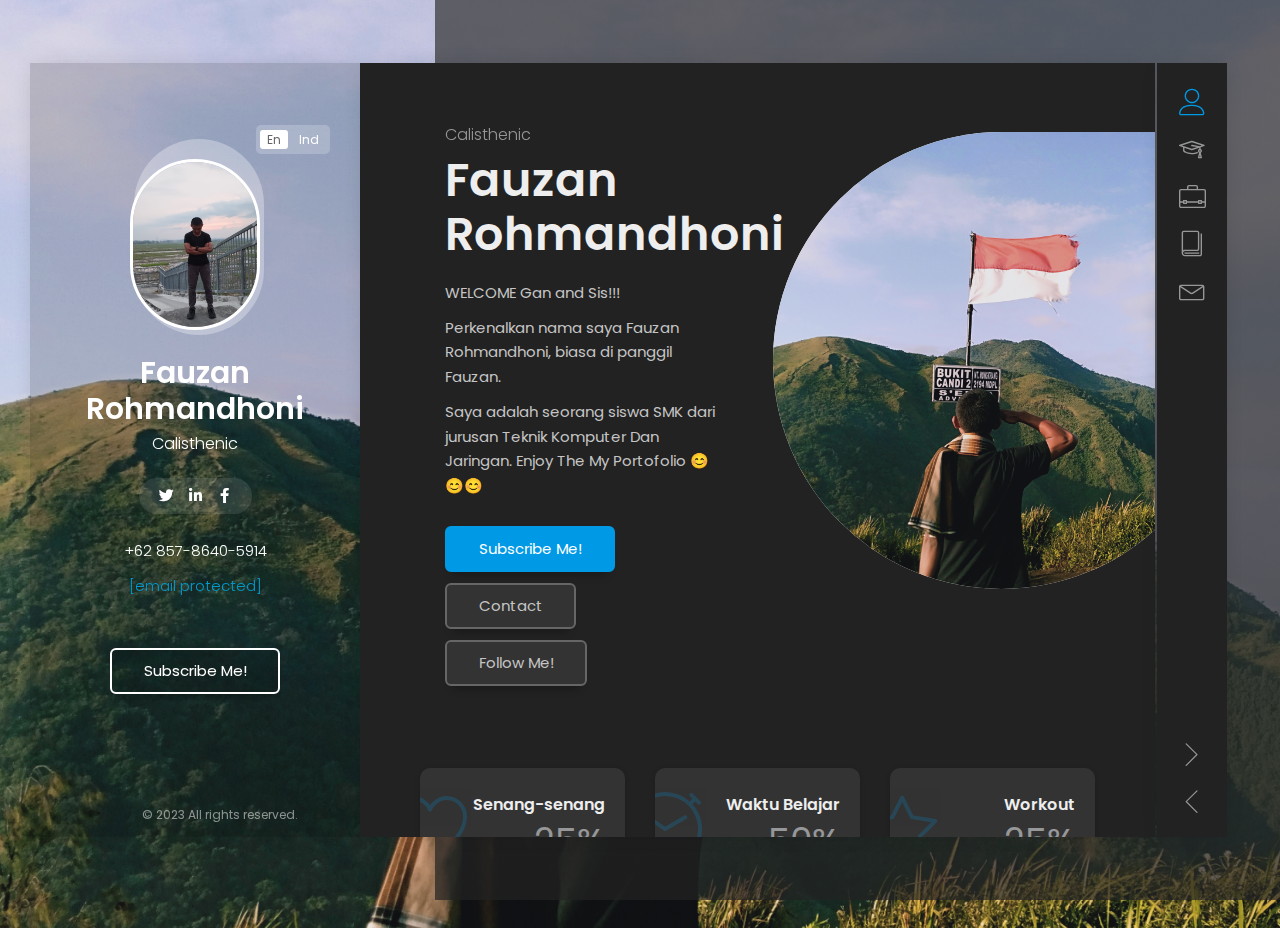
==== index.html @ 8c6d4ab6 "Add files via upload" ====
<!DOCTYPE html>
<html lang="en and ind" class="no-js">
  
<!-- Mirrored from lmpixels.com/demo/cvup/dark/2/index.html by HTTrack Website Copier/3.x [XR&CO'2014], Wed, 24 Aug 2022 11:54:44 GMT -->
<head>
    <meta charset="UTF-8" />
    <meta http-equiv="X-UA-Compatible" content="IE=edge"> 
    <title>Blog Zann</title>
    <meta name="viewport" content="width=device-width, initial-scale=1, maximum-scale=1" />
    <meta name="description" content="Blog Zann" />
    <meta name="keywords" content="vcard, resposnive, retina, resume, jquery, css3, bootstrap, portfolio" />
    <meta name="author" content="lmpixels" />
    <link rel="shortcut icon" href="huruf f.ico">


    <link rel="stylesheet" href="css/reset.css" type="text/css">
    <link rel="stylesheet" href="css/bootstrap-grid.min.css" type="text/css">
    <link rel="stylesheet" href="css/owl.carousel.css" type="text/css">
    <link rel="stylesheet" href="css/magnific-popup.css" type="text/css">
    <link rel="stylesheet" href="css/main.css" type="text/css">
    <link rel="stylesheet" href="css/animations.css" type="text/css">
  </head>

  <body>
    <!-- Animated Background -->
    <div class="lm-animated-bg" style="background-image: url(img/main_photo_1.jpg);"></div>
    <!-- /Animated Background -->

    <!-- Loading animation -->
      <div class="preloader">
      <div class="preloader-animation">
      <div class="dot dot-1"></div>
      <div class="dot dot-2"></div>
      <div class="dot dot-3"></div>
      </div>
      <svg xmlns="http://www.w3.org/2000/svg" version="1.1">
        <defs>
          <filter id="goo">
            <feGaussianBlur in="SourceGraphic" stdDeviation="10" result="blur" />
            <feColorMatrix in="blur" values="1 0 0 0 0  0 1 0 0 0  0 0 1 0 0  0 0 0 21 -7"/>
          </filter>
        </defs>
      </svg>
    </div>
    <!-- /Loading animation -->

    <div class="half-bg"></div>

    <div class="page">
      <div class="page-content">

          <header id="site_header" class="header mobile-menu-hide">
            <div class="header-content">
              <div class="header-lng">
                <ul>
                  <li>
                    <a href="#" class="active">En</a>
                  </li>
                  <li>
                    <a href="#">Ind</a>
                  </li>
                </ul>
              </div>
              <div class="header-photo">
                <img src="img/1.jpeg" alt="Zann">
              </div>
              <div class="header-titles">
                <h2>Fauzan Rohmandhoni</h2>
                <h4>Calisthenic</h4>
              </div>
            </div>

            <ul class="main-menu">
              <li>
                <a href="#about-me" class="nav-anim">
                  <span class="menu-icon lnr lnr-user"></span>
                  <span class="link-text">About Me</span>
                </a>
              </li>
              <li>
                <a href="#resume" class="nav-anim">
                  <span class="menu-icon lnr lnr-graduation-hat"></span>
                  <span class="link-text">Resume</span>
                </a>
              </li>
              <li>
                <a href="#portfolio" class="nav-anim">
                  <span class="menu-icon lnr lnr-briefcase"></span>
                  <span class="link-text">Portfolio</span>
                </a>
              </li>
              <li>
                <a href="#blog" class="nav-anim">
                  <span class="menu-icon lnr lnr-book"></span>
                  <span class="link-text">Blog</span>
                </a>
              </li>
              <li>
                <a href="#contact" class="nav-anim">
                  <span class="menu-icon lnr lnr-envelope"></span>
                  <span class="link-text">Contact</span>
                </a>
              </li>
            </ul>

            <div class="social-links">
              <ul>
                <li><a href="#" target="_blank"><i class="fab fa-twitter"></i></a></li>
                <li><a href="#" target="_blank"><i class="fab fa-linkedin-in"></i></a></li>
                <li><a href="#" target="_blank"><i class="fab fa-facebook-f"></i></a></li>
              </ul>
            </div>

            <div class="info-list">
              <ul>
                <li>
                  <span class="value">+62 857-8640-5914</span>
                </li>

                <li>
                  <span class="value"><a href="https://lmpixels.com/cdn-cgi/l/email-protection" class="__cf_email__" data-cfemail="70111c150830031d1904185e131f1d">[email&#160;protected]</a></span>
                </li>
              </ul>
            </div>

            <div class="header-buttons">
              <a href="https://youtube.com/@oejanyt2155" target="_blank" class="btn btn-primary">Subscribe Me!</a>
            </div>

            <div class="copyrights">© 2023 All rights reserved.</div>
          </header>

          <!-- Mobile Navigation -->
          <div class="menu-toggle">
            <span></span>
            <span></span>
            <span></span>
          </div>
          <!-- End Mobile Navigation -->

          <!-- Arrows Nav -->
          <div class="lmpixels-arrows-nav">
            <div class="lmpixels-arrow-right"><i class="lnr lnr-chevron-right"></i></div>
            <div class="lmpixels-arrow-left"><i class="lnr lnr-chevron-left"></i></div>
          </div>
          <!-- End Arrows Nav -->

          <div class="content-area">
            <div class="animated-sections">

              <!-- About Me Subpage -->
              <section data-id="about-me" class="animated-section">
                <div class="section-content">

                  <div class="row flex-v-align">
                      <div class="col-sm-12 col-md-6 col-lg-6">
                        <div class="home-text hp-left">

                          <div class="owl-carousel text-rotation">                                    
                            <div class="item">
                              <h4>Calisthenic</h4>
                            </div>
                            <div class="item">
                              <h4>Gamers</h4>
                            </div>
                          </div>

                          <h1>Fauzan Rohmandhoni</h1>
                          <p>WELCOME Gan and Sis!!!<p>
                          <p>Perkenalkan nama saya Fauzan Rohmandhoni, biasa di panggil Fauzan.<p>
                          <p>Saya adalah seorang siswa SMK dari jurusan Teknik Komputer Dan Jaringan. Enjoy The My Portofolio 😊😊😊<p>
                          
                          <div class="home-buttons">
                            <a href="https://youtube.com/@oejanyt2155" target="_blank" class="btn btn-primary">Subscribe Me!</a>
                            <a href="https://wa.me/+6285786405914"  target="_self" class="btn btn-secondary">Contact</a>
                            <a href="https://www.instagram.com/fauzan_r_25/" target="_blank" id="linkig" class="btn btn-secondary">Follow Me!</a>
                          </div>
                        </div>
                      </div>

                      <div class="col-sm-12 col-md-6 col-lg-6">
                          <div class="home-photo">
                              <div class="hp-inner" style="background-image: url(img/main_photo_1.jpg);" ></div>
                          </div>
                      </div>
                  </div>

                  <div class="white-space-70"></div>

                  <!-- Fun Facts -->
                  <div class="row">
                    <div class="col-xs-12 col-sm-4">
                      <div class="fun-fact gray-default">
                        <i class="lnr lnr-heart"></i>
                        <h4>Senang-senang</h4>
                        <span class="fun-fact-block-value">25%</span>
                        <span class="fun-fact-block-text"></span>
                      </div>
                    </div>

                    <div class="col-xs-12 col-sm-4">
                      <div class="fun-fact gray-default">
                        <i class="lnr lnr-clock"></i>
                        <h4>Waktu Belajar</h4>
                        <span class="fun-fact-block-value">50%</span>
                        <span class="fun-fact-block-text"></span>
                      </div>
                    </div>

                    <div class="col-xs-12 col-sm-4 ">
                      <div class="fun-fact gray-default">
                        <i class="lnr lnr-star"></i>
                        <h4>Workout</h4>
                        <span class="fun-fact-block-value">25%</span>
                        <span class="fun-fact-block-text"></span>
                      </div>
                    </div>
                  </div>
                  <!-- End of Fun Facts -->



                  <div class="white-space-70"></div>

                  <!-- Services -->
                  <div class="row">
                    <div class="col-xs-12 col-sm-12">
                      <div class="block-title">
                        <h3>My Biografi</h3>
                      </div>
                    </div>
                  </div>

                  <div class="row">
                    <div class="col-xs-12 col-sm-6">
                      <div class="col-inner">
                        <div class="info-list-w-icon">
                          <div class="info-block-w-icon">
                            <div class="ci-icon">
                              <i class="lnr lnr-store"></i>
                            </div>
                            <div class="ci-text">
                              <h4>Ecommerce</h4>
                              <p>-</p>
                            </div>
                          </div>
                          <div class="info-block-w-icon">
                            <div class="ci-icon">
                              <i class="lnr lnr-laptop-phone"></i>
                            </div><div class="ci-text">
                              <h4>Web Design</h4>
                              <p>-</p>
                            </div>
                          </div>
                        </div>
                      </div>
                    </div>

                    <div class="col-xs-12 col-sm-6">
                      <div class="col-inner">
                        <div class="info-list-w-icon">
                          <div class="info-block-w-icon">
                            <div class="ci-icon">
                              <i class="lnr lnr-pencil"></i>
                            </div>
                            <div class="ci-text">
                              <h4>Pendidikan</h4>
                              <P>1. MIM NGENTAK</P>
                              <P>2. MTS MUHAMMADIYAH 03 Masaran</P>
                              <P>3. SMKN 02 SRAGEN</P>
                            </div>
                          </div>
                          <div class="info-block-w-icon">
                            <div class="ci-icon">
                              <i class="lnr lnr-flag"></i>
                            </div><div class="ci-text">
                              <h4>Address</h4>
                              <p>Kedung Rejo RT.37/09, Sidodadi, Masaran, Sragen.</p>
                            </div>
                          </div>
                        </div>
                      </div>
                    </div>
                  </div>
                  <div class="white-space-50"></div>
                  </div>
              </section>
              <!-- End of About Me Subpage -->

              <!-- Resume Subpage -->
              <section data-id="resume" class="animated-section">
                <div class="section-content">
                  <div class="page-title">
                    <h2>Resume</h2>
                    <h4>16 Years of Experience</h4>
                  </div>

                  <div class="row">
                    <div class="col-xs-12 col-sm-7">

                      <div class="block-title">
                        <h3>Education</h3>
                      </div>
                      
                      <div class="timeline timeline-second-style clearfix">
                        <div class="timeline-item clearfix">
                          <div class="left-part">
                            <h5 class="item-period">2012</h5>
                            <span class="item-company">MIM NGENTAK</span>
                          </div>
                          <div class="divider"></div>
                          <div class="right-part">
                            <h4 class="item-title">Masa SD</h4>
                            <p>Masa dimana tantangan dalam hidup saya adalah tidur siang dan makan tepat waktu.</p>
                          </div>
                        </div>

                        <div class="timeline-item clearfix">
                          <div class="left-part">
                            <h5 class="item-period">2018</h5>
                            <span class="item-company">MTs MUHAMMADIYAH 03 Masaran</span>
                          </div>
                          <div class="divider"></div>
                          <div class="right-part">
                            <h4 class="item-title">Masa SMP</h4>
                            <p>Masa dimana saya mencari jati diri saya yang sebenarnya.</p>
                          </div>
                        </div>
                      
                        <div class="timeline-item clearfix">
                          <div class="left-part">
                            <h5 class="item-period">2021</h5>
                            <span class="item-company">SMKN 02 Sragen</span>
                          </div>
                          <div class="divider"></div>
                          <div class="right-part">
                            <h4 class="item-title">Masa SMK</h4>
                            <p>Masa dimana saya mencari keahlian saya untuk menata masa depan dengan si dia.</p>
                          </div>
                        </div>
                      </div>
                    <!-- Skills & Certificates -->
                    <div class="col-xs-12 col-sm-5">
                      <div class="block-title">
                        <h3>Skills</h3>
                      </div>

                      <div class="skills-info skills-second-style">
                        <!-- Skill 1 -->
                        <div class="skill clearfix">
                          <h4>Sepak Bola</h4>
                          <div class="skill-value">90%</div>
                        </div>
                        <div class="skill-container skill-1">
                          <div class="skill-percentage"></div>
                        </div>
                        <!-- End of Skill 1 -->
                        
                        <!-- Skill 2 -->
                        <div class="skill clearfix">
                          <h4>Run</h4>
                          <div class="skill-value">95%</div>
                        </div>
                        <div class="skill-container skill-2">
                          <div class="skill-percentage"></div>
                        </div>
                        <!-- End of Skill 2 -->
                        
                        <!-- Skill 3 -->
                        <div class="skill clearfix">
                          <h4>Badminton</h4>
                          <div class="skill-value">75%</div>
                        </div>
                        <div class="skill-container skill-3">
                          <div class="skill-percentage"></div>
                        </div>
                        <!-- End of Skill 3 -->
                        
                        <!-- Skill 4 -->
                        <div class="skill clearfix">
                          <h4>Gamers</h4>
                          <div class="skill-value">90%</div>
                        </div>
                        <div class="skill-container skill-4">
                          <div class="skill-percentage"></div>
                        </div>
                        <!-- End of Skill 4 -->
                  </div>

                  <div class="white-space-50"></div>

                  <!-- Certificates -->
                  <div class="row">
                    <div class="col-xs-36 col-sm-24">
                      <div class="block-title">
                        <h3>Kenangan</h3>
                      </div>
                    </div>
                  </div>
                  
                  <div class="row">
                    <div class="col-xs-36 col-sm-24">
                      <div class="certificate-item clearfix">
                        <div class="certi-logo">
                          <img src="img/2.jpeg" alt="foto">
                        </div>
                        
                        <div class="certi-content">
                          <div class="certi-title">
                            <h4>foto bersama</h4>
                          </div>
                        </div>
                      </div>
                    </div>
                    <div class="col-xs-36 col-sm-24">
                      <div class="certificate-item clearfix">
                        <div class="certi-logo">
                          <img src="img/4.jpeg" alt="foto">
                        </div>
                        
                        <div class="certi-content">
                          <div class="certi-title">
                            <h4>foto bersama</h4>
                          </div>
                          </div>
              </section>
              <!-- End of Resume Subpage -->

              <!-- Portfolio Subpage -->
              <section data-id="portfolio" class="animated-section">
                <div class="section-content">
                  <div class="page-title">
                    <h2>Portfolio</h2>
                    <h4>Pengalaman</h4>
                  </div>

                  <div class="row">
                    <div class="col-xs-12 col-sm-12">
                      <!-- Portfolio Content -->
                      <div class="portfolio-content">

                        <ul class="grid-filters portfolio-filters">
                          <li class="active">
                            <a class="filter btn btn-sm btn-link" data-filter=".category_all">All</a>
                          <li>
                            <a class="filter btn btn-sm btn-link" data-filter=".category_soundcloud">Saya</a>
                          <li>
                            <a class="filter btn btn-sm btn-link" data-filter=".category_youtube-videos">YouTube Videos</a>
                          </li>
                        </ul>

                        <!-- Portfolio Grid -->
                        <div class="portfolio-grid two-columns">
                          
                          <figure class="item lbaudio category_all category_soundcloud">
                            <div class="portfolio-item-img">
                              <img src="img/1.jpeg" alt="Saya" title="" />
                              <a href="">
                            </div>

                            <i class="fa fa-volume-up"></i>
                            <h4 class="name"><span>Saya</span>Follow Me!</h4>
                            <span class="category">Saya</span>
                          </figure>
                          <figure class="item standard category_all category_detailed">
                            <div class="portfolio-item-img">
                              <img src="img/2.jpeg" alt="Media Project 2" title="" />
                              <a href="portfolio-1.html" class="ajax-page-load"></a>
                            </div>

                            <i class="far fa-file-alt"></i>
                            <h4 class="name"><span>Video1</span>Like & Subs</h4>
                            <span class="category">Videos</span>
                          </figure>
                          <figure class="item lbvideo category_all category_youtube-videos">
                            <div class="portfolio-item-img">
                              <img src="img/6.jpg" alt="YouTube Video 1" title="" />
                              <a href="https://youtube.com/shorts/IbjBtUrQds0" class="lightbox mfp-iframe"></a>
                            </div>

                            <i class="fas fa-video"></i>
                            <h4 class="name"><span>YouTube</span> Video 1</h4>
                            <span class="category">YouTube Videos</span>
                          </figure>
                        </div>
                      </div>
                      <!-- End of Portfolio Content -->
                    </div>
                  </div>
                </div>
              </section>
              <!-- End of Portfolio Subpage -->

              <!-- Blog Subpage -->
              <section data-id="blog" class="animated-section">
                <div class="section-content">
                  <div class="page-title">
                    <h2>Blog</h2>
                    <h4>Cerita</h4>
                  </div>

                  <div class="row">
                    <div class="col-xs-12 col-sm-12">
                      <ul class="grid-filters blog-filters">
                        <li class="active">
                          <a class="filter btn btn-sm btn-link" data-filter=".category_all">All</a>
                        </li>
                      <div class="blog-masonry two-columns clearfix">
                        
                        <!-- Blog Post 1 -->
                        <div class="item post-1 category_all category_design">
                          <div class="blog-card">
                            <div class="media-block">
                              <div class="category">
                                <a href="#" title="View all posts in Design">Lucu!</a>
                              </div>
                              <a href="blog1.html">
                                <img src="img/5.jpg" class="size-blog-masonry-image-two-c" alt="Cerita lucu" title="" />
                                <div class="mask"></div>
                              </a>
                            </div>
                            <div class="post-info">
                              <div class="post-date">9 Mei 2023</div>
                              <a href="blog1.html">
                                <h4 class="blog-item-title">Cerita Lucu</h4>
                              </a>
                            </div>
                          </div>
                        </div>
              </section>
              <!-- End of Blog Subpage -->

              <!-- Contact Subpage -->
              <section data-id="contact" class="animated-section">
                <div class="section-content">
                  <div class="page-title">
                    <h2>Contact</h2>
                  </div>

                  <div class="row">
                    <!-- Contact Info -->
                    <div class="col-xs-12 col-sm-4">
                      <div class="lm-info-block gray-default">
                        <i class="lnr lnr-map-marker"></i>
                        <h4>Masaran</h4>
                        <a href="https://goo.gl/maps/Dgjv58BWNK3qUUWY8"  target="_self" class="btn btn-secondary">Maps</a>
                        <span class="lm-info-block-value"></span>
                        <span class="lm-info-block-text"></span>
                      </div>
                    </div>

                    <div class="col-xs-12 col-sm-4">
                      <div class="lm-info-block gray-default">
                        <i class="lnr lnr-phone-handset"></i>
                        <h4>085786405914</h4>
                        <a href="https://wa.me/+6285786405914"  target="_self" class="btn btn-secondary">Contact</a>
                        <span class="lm-info-block-value"></span>
                        <span class="lm-info-block-text"></span>
                      </div>
                    </div>

                    <div class="col-xs-12 col-sm-4">
                      <div class="lm-info-block gray-default">
                        <i class="lnr lnr-envelope"></i>
                        <h4><a href="https://lmpixels.com/cdn-cgi/l/email-protection" class="__cf_email__" data-cfemail="9efff2fbe6defbe6fff3eef2fbb0fdf1f3">[email&#160;protected]</a></h4>
                        <span class="lm-info-block-value"></span>
                        <span class="lm-info-block-text"></span>
                      </div>
                    </div>
                    <!-- End of Contact Info -->
                  </div>

                  <div class="row">
                     <!-- Google Map -->
                    <div class="col-xs-12 col-sm-12">
                      <!-- Google Map -->
                        <iframe src="https://www.google.com/maps/embed?pb=!1m14!1m12!1m3!1d201.2001508666239!2d110.90230976686912!3d-7.492178509857219!2m3!1f0!2f0!3f0!3m2!1i1024!2i768!4f13.1!5e1!3m2!1sid!2sid!4v1683611675879!5m2!1sid!2sid" width="600" height="450" style="border:0;" allowfullscreen="" loading="lazy" referrerpolicy="no-referrer-when-downgrade"></iframe>
                      </div>
                    </div>
                    <!-- End of Google Map -->
                  </div>


                  <div class="row">
                    <div class="col-xs-12 col-sm-2">
                    </div>
                    <!-- Contact Form -->
                    <div class="col-xs-12 col-sm-8">
                      <div class="white-space-30"></div>
                      <div class="block-title">
                        <h3>Ada yang bisa saya bantu?</h3>
                      </div>

                      <form id="contact_form" class="contact-form" action="https://lmpixels.com/demo/cvup/dark/2/contact_form/contact_form.php" method="post">

                        <div class="messages"></div>

                        <div class="controls two-columns">
                          <div class="fields clearfix">
                            <div class="left-column">
                              <div class="form-group form-group-with-icon">
                                <input id="form_name" type="text" name="name" class="form-control" placeholder="" required="required" data-error="Name is required.">
                                <label>Full Name</label>
                                <div class="form-control-border"></div>
                                <div class="help-block with-errors"></div>
                              </div>

                              <div class="form-group form-group-with-icon">
                                <input id="form_email" type="email" name="email" class="form-control" placeholder="" required="required" data-error="Valid email is required.">
                                <label>Email Address</label>
                                <div class="form-control-border"></div>
                                <div class="help-block with-errors"></div>
                              </div>

                              <div class="form-group form-group-with-icon">
                                <input id="form_subject" type="text" name="subject" class="form-control" placeholder="" required="required" data-error="Subject is required.">
                                <label>Subject</label>
                                <div class="form-control-border"></div>
                                <div class="help-block with-errors"></div>
                              </div>
                            </div>
                            <div class="right-column">
                              <div class="form-group form-group-with-icon">
                                <textarea id="form_message" name="message" class="form-control" placeholder="" rows="7" required="required" data-error="Please, leave me a message."></textarea>
                                <label>Message</label>
                                <div class="form-control-border"></div>
                                <div class="help-block with-errors"></div>
                              </div>
                            </div>
                          </div>

                          <div class="g-recaptcha" data-sitekey="6LdqmCAUAAAAAMMNEZvn6g4W5e0or2sZmAVpxVqI" data-theme="dark"></div>
      
                          <input type="submit" class="button btn-send" value="Send message">
                        </div>
                      </form>
                    </div>
                    <!-- End of Contact Form -->
                  </div>

                </div>
              </section>
              <!-- End of Contact Subpage -->
            </div>
          </div>

      </div>
    </div>

    <script data-cfasync="false" src="../../../../cdn-cgi/scripts/5c5dd728/cloudflare-static/email-decode.min.js"></script><script src="js/jquery.min.js"></script>
    <script src="js/modernizr.custom.js"></script>
    <script src="js/animating.js"></script>

    <script src="js/imagesloaded.pkgd.min.js"></script>
    <script src='../../../../../www.google.com/recaptcha/api.js'></script>

    <script src='js/isotope.pkgd.min.js'></script>
    <script src='js/owl.carousel.min.js'></script>
    <script src="js/jquery.magnific-popup.min.js"></script>

    <script src="js/validator.js"></script>
    <script src="js/main.js"></script>
  <script defer src="https://static.cloudflareinsights.com/beacon.min.js/v652eace1692a40cfa3763df669d7439c1639079717194" integrity="sha512-Gi7xpJR8tSkrpF7aordPZQlW2DLtzUlZcumS8dMQjwDHEnw9I7ZLyiOj/6tZStRBGtGgN6ceN6cMH8z7etPGlw==" data-cf-beacon='{"rayId":"73fbe4f22ea589bc","version":"2022.8.0","r":1,"token":"94b99c0576dc45bf9d669fb5e9256829","si":100}' crossorigin="anonymous"></script>
</body>

<!-- Mirrored from lmpixels.com/demo/cvup/dark/2/index.html by HTTrack Website Copier/3.x [XR&CO'2014], Wed, 24 Aug 2022 11:55:09 GMT -->
</html>
---- css/main.css ----
@import 'https://fonts.googleapis.com/css?family=Poppins:200,200i,300,300i,400,400i,600,600i';@import 'fonts/linear-icons-font/style.css';@import 'fonts/fontawesome-free-5.12.1-web/css/all.min.css';.no-js .preloader,.no-js .preloader-portfolio{display:none}.preloader,.preloader-portfolio{position:fixed;left:0;top:0;width:100%;height:100%;z-index:9999;background:#222}.preloader-animation{width:200px;height:200px;position:absolute;top:50%;left:50%;transform:translate(-50%,-50%);margin:auto;filter:url(#goo);animation:rotate-move 2s ease-in-out infinite}.dot{width:70px;height:70px;border-radius:50%;background-color:#000;position:absolute;top:0;bottom:0;left:0;right:0;margin:auto}.dot-3{background-color:#0099e5;animation:dot-3-move 2s ease infinite,index 6s ease infinite}.dot-2{background-color:#f74d75;animation:dot-2-move 2s ease infinite,index 6s -4s ease infinite}.dot-1{background-color:#ffe386;animation:dot-1-move 2s ease infinite,index 6s -2s ease infinite}@keyframes dot-3-move{20%{transform:scale(1)}45%{transform:translateY(-18px) scale(.45)}60%{transform:translateY(-90px) scale(.45)}80%{transform:translateY(-90px) scale(.45)}100%{transform:translateY(0px) scale(1)}}@keyframes dot-2-move{20%{transform:scale(1)}45%{transform:translate(-16px,12px) scale(.45)}60%{transform:translate(-80px,60px) scale(.45)}80%{transform:translate(-80px,60px) scale(.45)}100%{transform:translateY(0px) scale(1)}}@keyframes dot-1-move{20%{transform:scale(1)}45%{transform:translate(16px,12px) scale(.45)}60%{transform:translate(80px,60px) scale(.45)}80%{transform:translate(80px,60px) scale(.45)}100%{transform:translateY(0px) scale(1)}}@keyframes rotate-move{55%{transform:translate(-50%,-50%) rotate(0deg)}80%{transform:translate(-50%,-50%) rotate(360deg)}100%{transform:translate(-50%,-50%) rotate(360deg)}}@keyframes index{0%,100%{z-index:3}33.3%{z-index:2}66.6%{z-index:1}}html{margin:0;width:100%;height:100%;min-height:100%;overflow:hidden}body{background-color:#333;margin:0;width:100%;height:100%;min-height:100%;font-size:15px;font-family:poppins,Helvetica,sans-serif;line-height:1.65em;overflow:hidden;color:#c5c5c5;background-repeat:no-repeat;background-position:center;background-position:50% 50%;background-size:cover}h1,h2,h3,h4,h5,h6{color:#eee;font-family:poppins,Helvetica,sans-serif;font-weight:600}h1{font-size:32px}h2{font-size:27px}h3{font-size:21px}h4{font-size:18px}h5{font-size:16px}h6{font-size:14px}a{color:#09c;text-decoration:none;-webkit-transition:all .3s ease-in-out;-moz-transition:all .3s ease-in-out;-o-transition:all .3s ease-in-out;-ms-transition:all .3s ease-in-out;transition:all .3s ease-in-out}p{margin-bottom:10px}.clearfix:before,.clearfix:after{content:" ";display:table}.clearfix:after{clear:both}.page{display:block;width:100%;height:100%;min-height:100%;padding:0 125px 0 55px;overflow:hidden}.page-content{position:relative;width:100%;max-width:1460px;min-height:86vh;margin:7vh auto;padding:0;-webkit-backface-visibility:hidden;-moz-backface-visibility:hidden;backface-visibility:hidden}.btn-primary,.btn-secondary,button,input[type=button],input[type=submit],.wp-block-button .wp-block-button__link{display:inline-block;position:relative;padding:.8em 2.1em;margin-bottom:.75em;margin-right:.25em;font-size:1em;line-height:1.2;border:0;outline:0;border:2px solid #0099e5;color:#fff;text-shadow:none;background-color:#0099e5;border-radius:6px;cursor:pointer;font-family:poppins,Helvetica,sans-serif;box-shadow:0 10px 10px -8px rgb(0 0 0/33%);-webkit-transition:all .3s ease-in-out;-moz-transition:all .3s ease-in-out;-o-transition:all .3s ease-in-out;-ms-transition:all .3s ease-in-out;transition:all .3s ease-in-out}.btn-primary:last-child,.btn-secondary:last-child,button:last-child,input[type=button]:last-child,input[type=submit]:last-child,.wp-block-button .wp-block-button__link:last-child{margin-right:0}.btn-primary:hover,.btn-primary:focus,button:hover,button:focus,input[type=button]:hover,input[type=button]:focus,input[type=submit]:hover,input[type=submit]:focus{background-color:#fff;color:#111;border:2px solid #0099e5}.btn-secondary{border-color:#666;background-color:#333;box-shadow:0 10px 10px -8px rgba(0,0,0,.33);color:#c5c5c5}.btn-secondary:hover,.btn-secondary:focus{color:#fff;border-color:#969798;background-color:#969798}button.mfp-close:hover,button.mfp-close:visited,button.mfp-close:focus,button.mfp-arrow:hover,button.mfp-arrow:visited,button.mfp-arrow:focus{border:0}.animated{-webkit-animation-duration:1s;animation-duration:1s;-webkit-animation-fill-mode:both;animation-fill-mode:both}.half-bg{position:absolute;top:0;bottom:0;left:calc(383px + 10%);right:0;background:linear-gradient(#333,#222);opacity:.7}@media only screen and (max-width:1640px){.half-bg{left:calc(380px + 55px)}}@media only screen and (min-width:1025px){body::-webkit-scrollbar,.animated-section::-webkit-scrollbar,.single-page-content::-webkit-scrollbar,.header::-webkit-scrollbar,.portfolio-page-content::-webkit-scrollbar{position:absolute;width:5px;margin-left:-5px}body::-webkit-scrollbar-track,.animated-section::-webkit-scrollbar-track,.single-page-content::-webkit-scrollbar-track,.header::-webkit-scrollbar-track,.portfolio-page-content::-webkit-scrollbar-track{background-color:#333}body::-webkit-scrollbar-thumb,.animated-section::-webkit-scrollbar-thumb,.single-page-content::-webkit-scrollbar-thumb,.header::-webkit-scrollbar-thumb,.portfolio-page-content::-webkit-scrollbar-thumb{background-color:#999;outline:0}}.lm-animated-bg{position:absolute;width:auto;height:auto;top:-28px;left:-28px;right:-28px;bottom:-28px;background-position:center center;background-size:cover;background-repeat:no-repeat;z-index:-1}.vcentered{vertical-align:middle;width:100%;align-items:center;display:flex;display:-ms-flexbox;-ms-flex-pack:center;justify-content:center;flex-direction:column;height:100%;display:-webkit-box;display:-moz-box;display:-ms-flexbox;display:-webkit-flex;display:flex;-webkit-box-direction:normal;-moz-box-direction:normal;-webkit-box-orient:horizontal;-moz-box-orient:horizontal;-webkit-flex-direction:row;-ms-flex-direction:row;flex-direction:row;-webkit-flex-wrap:wrap;-ms-flex-wrap:wrap;flex-wrap:wrap;-webkit-box-pack:center;-moz-box-pack:center;-webkit-justify-content:center;-ms-flex-pack:center;justify-content:center;-webkit-align-content:stretch;-ms-flex-line-pack:stretch;align-content:stretch;-webkit-box-align:center;-moz-box-align:center;-webkit-align-items:center;-ms-flex-align:center;align-items:center;text-align:center}.vcentered .row{width:100%}.title-block{position:relative;text-align:center}.title-block h2{font-size:60px;line-height:74px;margin:0;text-align:center}.title-block .sp-subtitle{color:#969798;font-size:21px;font-weight:300;margin:5px 0;text-align:center}.text-rotation{display:block;width:100%;position:relative}.alert{position:relative;padding:.75rem 1.25rem;margin-bottom:30px;border:1px solid transparent;border-radius:.25rem}.alert-success{color:#155724;background-color:#d4edda;border-color:#c3e6cb}.alert-danger{color:#721c24;background-color:#f8d7da;border-color:#f5c6cb}.alert button.close{padding:0;background-color:transparent;border:0;-webkit-appearance:none}.alert .close{float:right;font-size:1.5rem;font-weight:700;line-height:1;color:#000;text-shadow:0 1px 0 #fff;opacity:.5}.alert .close:focus,.alert .close:hover{color:#000;text-decoration:none;opacity:.75}@media only screen and (min-width:1025px){.header{display:inline-block;float:left;width:100%;max-width:380px;height:100%;max-height:80vh;min-height:inherit;text-align:center;padding:70px 30px 45px;overflow:auto;background-color:rgba(0,0,0,.15);-webkit-box-shadow:0 0 20px -5px rgb(0 0 0/15%);-moz-box-shadow:0 0 20px -5px rgb(0 0 0/15%);box-shadow:0 0 20px -5px rgb(0 0 0/15%)}ul.main-menu{position:absolute;padding:15px 0 115px;width:70px;right:-72px;background-color:#222;z-index:999;list-style:none;top:0;bottom:0;-webkit-box-shadow:0 0 20px -5px rgb(0 0 0/15%);-moz-box-shadow:0 0 20px -5px rgb(0 0 0/15%);box-shadow:0 0 20px -5px rgb(0 0 0/15%)}ul.main-menu a{display:block;position:relative;color:#969798;padding:10px;-webkit-transition:all .3s ease-in-out;-moz-transition:all .3s ease-in-out;-o-transition:all .3s ease-in-out;-ms-transition:all .3s ease-in-out;transition:all .3s ease-in-out}ul.main-menu a.active,ul.main-menu a:focus,ul.main-menu a:hover{color:#0099e5}ul.main-menu .menu-icon{display:block;font-size:27px}ul.main-menu .link-text{position:absolute;width:auto;visibility:hidden;opacity:0;color:#c5c5c5;padding:2px 10px;background-color:#222;white-space:nowrap;border:2px solid #444;right:0;top:calc(-50% - 2px);border-bottom-left-radius:5px;border-right:0;border-top-left-radius:5px;margin-top:50%;-webkit-transition:all .3s ease-in-out;-moz-transition:all .3s ease-in-out;-o-transition:all .3s ease-in-out;-ms-transition:all .3s ease-in-out;transition:all .3s ease-in-out;z-index:0;box-shadow:0 10px 10px -8px rgb(0 0 0/22%)}ul.main-menu a:hover .link-text{right:100%;visibility:visible;opacity:1;border-color:#969798}}.header-lng{display:inline-block;margin-bottom:5px;margin-top:-8px;text-align:right;float:right}.header-lng ul{display:inline-block;padding:2px 4px;list-style:none;text-align:right;background-color:rgba(255,255,255,.2);border-radius:5px}.header-lng ul li{display:inline-block;margin:0;padding:0}.header-lng ul li a{font-size:12px;line-height:1;padding:1px 7px;border-radius:3px;color:#fff}.header-lng ul li a.active{background-color:#fff;color:#666}.header-lng ul li a:hover,.header-lng ul li a:focus{background-color:#fff;color:#666}.social-links{margin-bottom:25px;margin-top:25px}.social-links ul{list-style:none;display:inline-block;background-color:rgba(255,255,255,.1);padding:3px 15px;border-radius:25px}.social-links ul li{display:inline-block;margin:0 0 5px}.social-links ul li a{color:#fff;border-radius:20px;font-size:15px;padding:0;height:25px;width:25px;display:block;line-height:30px;text-align:center;opacity:1}.social-links ul li a:hover{opacity:1;color:#111}.lmpixels-arrows-nav{position:absolute;padding:10px 0;width:70px;right:-72px;list-style:none;bottom:0;z-index:999}.lmpixels-arrows-nav div{display:block;position:relative;text-align:center;color:#969798;padding:10px;font-size:24px;-webkit-transition:all .3s ease-in-out;-moz-transition:all .3s ease-in-out;-o-transition:all .3s ease-in-out;-ms-transition:all .3s ease-in-out;transition:all .3s ease-in-out}.lmpixels-arrows-nav div:hover{color:#0099e5;cursor:pointer}.header-photo{position:relative;width:130px;margin:0 auto 25px;z-index:1}.header-photo img{max-width:100%;background-color:#fff;border:3px solid #fff;border-radius:300px}.header-photo:after{position:absolute;opacity:.3;top:3%;left:3%;border-radius:300px;content:'';height:calc(100% + 0px);width:calc(100% + 0px);background-color:#fff;z-index:-1}.header-titles h2{font-size:30px;font-weight:600;color:#fff;margin:5px 0 7px;line-height:1.2em}.header-titles h4{font-size:16px;font-weight:300;color:#fff;margin:5px 0;line-height:1.2em}.header-buttons{margin-top:50px}.header-buttons .btn-primary{background-color:rgba(0,0,0,.12);border-color:#fff}.header-buttons .btn-primary:hover,.header-buttons .btn-primary:focus,.header-buttons .btn-primary:active{background-color:rgba(255,255,255,.88)}.header .copyrights{color:#fff;width:380px;position:absolute;bottom:0;left:0;padding:5px 10px 15px;line-height:14px;font-size:12px;text-align:center;opacity:.5}.header .info-list{color:#fff;font-weight:300}.content-area{position:absolute;right:0;background-color:transparent;height:100%;width:100%;max-width:calc(100% - 380px)}.animated-sections{position:relative;height:100%;-webkit-perspective:1500px;-moz-perspective:1500px;perspective:1500px;-webkit-backface-visibility:hidden;-moz-backface-visibility:hidden;backface-visibility:hidden}.animated-section{position:absolute;background-color:transparent;height:100%;width:100%;padding:0;opacity:0;overflow-x:hidden;overflow-y:auto;visibility:hidden;-webkit-backface-visibility:hidden;-moz-backface-visibility:hidden;backface-visibility:hidden;-webkit-transform:translate3d(0,0,0);-moz-transform:translate3d(0,0,0);transform:translate3d(0,0,0);background-repeat:no-repeat;background-position:center;background-position:50% 50%;background-size:cover;-webkit-box-shadow:0 0 20px -5px rgb(0 0 0/15%);-moz-box-shadow:0 0 20px -5px rgb(0 0 0/15%);box-shadow:0 0 20px -5px rgb(0 0 0/15%)}.section-content{background-color:#222;padding:60px;position:relative;height:auto;width:100%;min-width:100%;min-height:100%;-webkit-transform:translate3d(0,0,0);-o-transform:translate3d(0,0,0);-moz-transform:translate3d(0,0,0);transform:translate3d(0,0,0);-ms-transform:none}.single-page-content{position:absolute;background-color:#222;height:100%;width:100%;padding:60px;overflow:auto}.section-active,.no-js .animated-section{opacity:1;visibility:visible;z-index:99}.ps>.ps__scrollbar-y-rail{margin-right:10px;margin-top:30px;margin-bottom:30px;border-radius:20px}.ps>.ps__scrollbar-y-rail>.ps__scrollbar-y{background-color:#b5b6b7}.ps:hover>.ps__scrollbar-y-rail:hover>.ps__scrollbar-y{background-color:#0099e5}.ps>.ps__scrollbar-y-rail{width:12px}.ps>.ps__scrollbar-y-rail:hover>.ps__scrollbar-y,.ps>.ps__scrollbar-y-rail:active>.ps__scrollbar-y,.ps:hover.ps--in-scrolling.ps--y>.ps__scrollbar-y-rail>.ps__scrollbar-y,.ps.ps--in-scrolling.ps--y>.ps__scrollbar-y-rail>.ps__scrollbar-y{width:8px}.page-title{display:inline-block;position:relative;padding-right:25px;padding-bottom:15px;margin-bottom:30px}.page-title h2{position:relative;font-size:36px;z-index:1}.page-title h4{margin-top:15px;color:#969798;font-weight:300;font-size:16px}.form-group{position:relative;margin:0 0 21.5px}.form-control,.form-control:focus{height:42px}.form-control,.form-control:focus,.has-error .form-control,.has-error .form-control:focus,input[type=search],input[type=password],input[type=text]{position:relative;border:2px solid #444;border-radius:5px;display:block;font-size:1em;line-height:1.4;margin:0;padding:10px 25px 10px 12px;width:100%;background:0 0;background-color:transparent;text-align:left;color:inherit;-webkit-box-shadow:none;-moz-box-shadow:none;box-shadow:none;outline:none;font-family:poppins,Helvetica,sans-serif;box-shadow:0 10px 10px -8px rgba(0,0,0,.1)}textarea.form-control,textarea.form-control:focus{height:auto}.form-control~.form-control-border{content:"";position:absolute;z-index:-1;left:0;right:100%;bottom:0;border-radius:5px;top:0;opacity:0;background:0 0;border:2px solid #0099e5;border-right-width:0;height:100%;-webkit-transition:all .3s ease-in-out;-moz-transition:all .3s ease-in-out;-o-transition:all .3s ease-in-out;-ms-transition:all .3s ease-in-out;transition:all .3s ease-in-out}.form-control:focus~.form-control-border{left:0;right:0;height:100%;z-index:1;opacity:1;border-right-width:2px}.has-error .form-control~.form-control-border{border-color:#ff4c4c}.form-control::-moz-placeholder{color:#adadac}.form-control:-ms-input-placeholder{color:#adadac}.form-control::-webkit-input-placeholder{color:#adadac}.form-group .help-block{position:absolute;display:inline-block;padding:0 5px;font-size:.93em;line-height:1.75em;margin:-2px 0 0 10px;color:#fff;background:#ff4e4e}.form-group .help-block:after{content:" ";position:absolute;left:5px;bottom:100%;width:0;height:0;border-bottom:10px solid #ff4e4e;border-right:10px solid transparent}.form-group .help-block:empty{display:none}.form-group-with-icon i{position:absolute;font-size:16px;top:13px;right:13px;color:#d3d3d3}.form-group-with-icon.form-group-focus i{color:#0099e5}.form-group.form-group-w-checkbox{padding-top:0;padding-bottom:8px;margin-bottom:17px}.form-group-with-icon.form-group-w-checkbox{padding-top:8px;padding-left:52px;margin-bottom:25px}.form-group .form-control-checkbox+label,.form-group.form-group-focus .form-control-checkbox+label{position:relative;display:inline;left:0;top:0;font-size:1em;opacity:1}.form-group .form-control-checkbox,.form-group.form-group-focus .form-control-checkbox{display:inline-block;width:auto;height:auto;top:2px}.form-group.form-group-w-checkbox .help-block{top:100%;left:0;margin-left:0}.form-group.form-group-with-icon.form-group-w-checkbox .help-block{left:52px}.form-group label{position:absolute;top:10px;left:15px;z-index:-1;color:#a5a6a7;transition:.3s}.form-group .form-control:focus~label,.form-group.form-group-focus .form-control~label{color:#0099e5;top:-20px;left:0;z-index:1;font-size:13px}.form-control,.form-control:focus,.has-error .form-control,.has-error .form-control:focus,input[type=search],input[type=password],input[type=text],.header-search input.form-control{-webkit-transform:translateZ(0);-moz-transform:translateZ(0);transform:translateZ(0)}.vcentered .row{width:100%}.flex-v-align{vertical-align:middle;width:100%;min-height:100%;align-items:center;display:flex;display:-ms-flexbox;-ms-flex-pack:center;justify-content:center;flex-direction:column;height:100%;display:-webkit-box;display:-moz-box;display:-ms-flexbox;display:-webkit-flex;display:flex;-webkit-box-direction:normal;-moz-box-direction:normal;-webkit-box-orient:horizontal;-moz-box-orient:horizontal;-webkit-flex-direction:row;-ms-flex-direction:row;flex-direction:row;-webkit-flex-wrap:wrap;-ms-flex-wrap:wrap;flex-wrap:wrap;-webkit-box-pack:center;-moz-box-pack:center;-webkit-justify-content:center;-ms-flex-pack:center;justify-content:center;-webkit-align-content:stretch;-ms-flex-line-pack:stretch;align-content:stretch;-webkit-box-align:center;-moz-box-align:center;-webkit-align-items:center;-ms-flex-align:center;align-items:center;text-align:center;margin:0}.home-photo{display:block;position:relative;width:calc(100% + 150px);padding-bottom:calc(100% + 150px);margin-top:-100px;background-color:#fff;border-radius:1000px;border-top-right-radius:0;overflow:hidden}.home-photo .hp-inner{background-image:url(https://lmpixels.com/404.shtml);background-position:center;background-repeat:no-repeat;background-size:cover;height:auto;display:block;position:absolute;top:0;bottom:0;width:auto;left:0;right:0}.home-text{text-align:left;padding-right:20px;padding-left:10px}.home-text h1{font-size:46px;line-height:54px;margin-top:0;margin-bottom:20px}.home-text h4{font-size:16px;color:#969798;font-weight:300;margin-bottom:5px}.home-buttons{margin-top:27px}.block-title{display:inline-block;position:relative;padding-right:12px;margin-bottom:25px}.block-title h3{position:relative;font-size:21px;z-index:1}.block-title h3 span{color:#0099e5}.block-title:after{position:absolute;opacity:1;top:0;right:-1px;content:'';height:100%;width:50px;max-width:50%;border-radius:30px;background:linear-gradient(90deg,transparent,rgba(255,255,255,0.07) 100%);z-index:0}.white-space-10{padding-bottom:10px}.white-space-20{padding-bottom:20px}.white-space-30{padding-bottom:30px}.white-space-40{padding-bottom:40px}.white-space-50{padding-bottom:50px}.white-space-60{padding-bottom:60px}.white-space-70{padding-bottom:70px}.white-space-80{padding-bottom:80px}.white-space-90{padding-bottom:90px}.white-space-100{padding-bottom:100px}.info-list ul{list-style:none;padding:0;margin:0}.info-list ul li{margin-bottom:10px}.info-list ul li:last-child{margin-bottom:0}.info-list .title{color:#0099e5;margin-right:5px;font-weight:600}.info-block-w-icon{margin-bottom:25px}.info-block-w-icon .ci-text h4{margin:5px 0}.info-block-w-icon .ci-text p{font-size:.95em}.info-block-w-icon .ci-icon{display:table-cell;width:54px;padding-right:25px}.info-block-w-icon i{position:relative;font-size:42px;color:#0099e5;opacity:.7}.lm-info-block{position:relative;text-align:center;width:100%;display:block;margin:0 0 15px;background-color:#333;padding:20px 10px;-webkit-box-shadow:none;-moz-box-shadow:none;box-shadow:none;overflow:hidden;border-radius:10px;-webkit-transition:all .2s ease-in-out;-moz-transition:all .2s ease-in-out;-o-transition:all .2s ease-in-out;-ms-transition:all .2s ease-in-out;transition:all .2s ease-in-out;-webkit-box-shadow:0 1px 5px rgb(0 0 0/15%);-moz-box-shadow:0 1px 5px rgb(0 0 0/15%);-o-box-shadow:0 1px 5px rgb(0 0 0/15%);box-shadow:0 1px 5px rgb(0 0 0/15%)}.lm-info-block i{position:relative;font-size:33px;color:#0099e5;z-index:1}.lm-info-block h4{font-size:15px;margin-top:8px}.lm-info-block .lm-info-block-value{font-size:30px;line-height:30px;font-weight:400;display:block;margin:10px 0;color:#0099e5}.lm-info-block .lm-info-block-value:empty{margin:0}.testimonial{text-align:center;background-color:#333;border:2px solid #333;border-radius:16px;margin:45px 2px 10px;padding:0 25px 15px}.testimonial img{max-width:90px;max-height:90px;margin:-45px auto 20px;border-radius:90px;box-shadow:0 10px 10px -8px rgba(0,0,0,.22)}.testimonial .text{text-align:left;font-style:italic}.testimonial .author-info{position:relative;text-align:right;margin-top:20px}.testimonial .author-info .icon{content:'';position:absolute;font-size:28px;left:0;top:8px;color:#969798;opacity:.5}.testimonial .author-info .author{margin:0;font-size:15px}.testimonial .author-info .company{color:#969798;font-size:13px;font-weight:300;margin:0}.clients.owl-carousel .client-block{padding:15px;margin-bottom:15px}.client-block{text-align:center;padding:5px 0;margin-bottom:30px;opacity:.7;-webkit-transition:all .2s ease-in-out;-moz-transition:all .2s ease-in-out;-o-transition:all .2s ease-in-out;-ms-transition:all .2s ease-in-out;transition:all .2s ease-in-out}.testimonials.owl-carousel .owl-nav,.clients.owl-carousel .owl-nav{position:absolute;text-align:right;right:0;top:-52px}.testimonials.owl-carousel .owl-nav .owl-prev,.testimonials.owl-carousel .owl-nav .owl-next,.clients.owl-carousel .owl-nav .owl-prev,.clients.owl-carousel .owl-nav .owl-next{position:relative;display:inline-block;background-color:#444;border-radius:5px;-webkit-transition-duration:.2s;transition-duration:.2s;font-family:"font awesome 5 free";font-size:11px;font-weight:900;-moz-osx-font-smoothing:grayscale;-webkit-font-smoothing:antialiased;display:inline-block;font-style:normal;font-variant:normal;text-rendering:auto;color:#767778}.testimonials.owl-carousel .owl-nav .owl-prev,.clients.owl-carousel .owl-nav .owl-prev{margin-right:3px}.testimonials.owl-carousel .owl-nav .owl-prev:before,.testimonials.owl-carousel .owl-nav .owl-next:before,.clients.owl-carousel .owl-nav .owl-prev:before,.clients.owl-carousel .owl-nav .owl-next:before{position:relative;margin:2px;width:22px;height:22px;line-height:22px;text-align:center;display:block;cursor:pointer;color:inherit;z-index:1}.testimonials.owl-carousel .owl-nav .owl-prev:before,.clients.owl-carousel .owl-nav .owl-prev:before{content:"\f053"}.testimonials.owl-carousel .owl-nav .owl-next:before,.clients.owl-carousel .owl-nav .owl-next:before{content:"\f054"}.testimonials.owl-carousel .owl-nav .owl-prev:hover,.testimonials.owl-carousel .owl-nav .owl-next:hover,.clients.owl-carousel .owl-nav .owl-prev:hover,.clients.owl-carousel .owl-nav .owl-next:hover{background-color:#0099e5;border-color:#0099e5;color:#fff}.timeline-second-style .timeline-item{position:relative;display:table;table-layout:fixed;width:100%;padding-bottom:15px}.timeline-second-style .timeline-item:last-child{padding-bottom:0}.timeline-second-style .left-part{width:30%;display:table-cell;padding-right:25px;min-height:100%;text-align:right;vertical-align:top}.timeline-second-style .right-part{width:70%;display:table-cell;padding-left:25px;padding-right:15px;vertical-align:top}.timeline-second-style .right-part p,.timeline-second-style .right-part p>*{font-size:.92em}.timeline-second-style .divider{position:absolute;top:0;left:30%;bottom:0;width:1px;background-color:#333}.timeline-second-style .divider:before{content:'';display:block;position:absolute;margin-top:2px;width:21px;height:21px;position:absolute;margin-left:-10px;border-radius:12px;background-color:#0099e5;opacity:.25;z-index:0}.timeline-second-style .divider:after{content:'';display:block;position:absolute;margin-top:6px;width:13px;height:13px;margin-left:-6px;background-color:#333;border-radius:10px;border:2px solid #0099e5;z-index:1}.timeline-second-style .item-title{font-size:16px;margin-bottom:3px}.timeline-second-style .item-period{margin:3px 0;font-size:14px;line-height:1.4em}.timeline-second-style .item-company{display:block;margin:0 0 4px;font-size:13px;font-weight:300;line-height:1.45em;color:#969798}.timeline-second-style .timeline-item:last-child .right-part{padding-bottom:0}.timeline-second-style .item-logo{display:block;margin-bottom:10px}.timeline-second-style .item-logo img{max-height:40px}.skills-info.skills-second-style{margin-bottom:30px}.skills-info.skills-second-style h4{font-size:13px;line-height:1.1em;position:relative;float:left;margin:0 0 4px}.skills-second-style .skill-container{position:relative;display:inline-block;background-color:#333;-moz-border-radius:8px;-webkit-border-radius:8px;border-radius:8px;-webkit-box-sizing:border-box;-moz-box-sizing:border-box;box-sizing:border-box;height:6px;margin-bottom:8px;width:100%}.skills-second-style .skill-container:before{content:'';position:absolute;background-color:#0099e5}.skills-second-style .skill-value{font-size:11px;line-height:1.1em;position:relative;float:right;margin:0 0 4px;color:#969798}.skills-second-style .skill-percentage{background-color:#0099e5;-moz-border-radius:9px;-webkit-border-radius:9px;border-radius:9px;height:6px;padding:0}.skills-second-style .skill-container.skill-1 .skill-percentage{width:95%}.skills-second-style .skill-container.skill-2 .skill-percentage{width:65%}.skills-second-style .skill-container.skill-3 .skill-percentage{width:80%}.skills-second-style .skill-container.skill-4 .skill-percentage{width:90%}.skills-second-style .skill-container.skill-5 .skill-percentage{width:95%}.skills-second-style .skill-container.skill-6 .skill-percentage{width:85%}.skills-second-style .skill-container.skill-7 .skill-percentage{width:100%}.skills-second-style .skill-container.skill-8 .skill-percentage{width:75%}.skills-second-style .skill-container.skill-9 .skill-percentage{width:90%}.pt-page .skills-second-style .skill-percentage,.pt-page .skills-second-style .skill-value{-webkit-transition:all 2s ease-in-out;-moz-transition:all 2s ease-in-out;-o-transition:all 2s ease-in-out;-ms-transition:all 2s ease-in-out;transition:all 2s ease-in-out}.js .subpages:not(.one-page-layout) .pt-page:not(.pt-page-current) .skills-second-style .skill-percentage{width:0!important}.js .subpages:not(.one-page-layout) .pt-page:not(.pt-page-current) .skills-second-style .skill-value{left:26px!important}.knowledges{list-style:none}.knowledges li{display:inline-block;background-color:#0099e5;border-radius:25px;color:#fff;padding:1px 12px;margin:3px 0;font-size:13px}.certificate-item{position:relative;display:table;table-layout:fixed;width:100%;border-radius:8px;margin-bottom:20px;-webkit-transition:all 2s ease-in-out;-moz-transition:all .2s ease-in-out;-o-transition:all .2s ease-in-out;-ms-transition:all .2s ease-in-out;transition:all .2s ease-in-out;-webkit-box-shadow:0 1px 5px rgb(0 0 0/20%);-moz-box-shadow:0 1px 5px rgb(0 0 0/20%);-o-box-shadow:0 1px 5px rgb(0 0 0/20%);box-shadow:0 1px 5px rgb(0 0 0/20%)}.certi-logo{display:table-cell;width:120px;height:100%;background-color:#333;padding:25px;vertical-align:middle;border-top-left-radius:6px;border-bottom-left-radius:6px}.certi-logo img{display:block;max-width:100%}.certi-content{display:table-cell;width:100%;padding:20px 25px;vertical-align:middle}.certi-title h4{font-size:16px;margin:0 0 5px}.certi-id{font-size:.9em;color:#777}.certi-date{font-size:.7em;color:#777;opacity:.7}.fun-fact{position:relative;text-align:right;width:100%;display:block;margin:0 0 15px;background:#333;padding:20px;border-radius:10px;-webkit-box-shadow:none;-moz-box-shadow:none;overflow:hidden;-webkit-box-shadow:0 1px 5px rgb(0 0 0/15%);-moz-box-shadow:0 1px 5px rgb(0 0 0/15%);-o-box-shadow:0 1px 5px rgb(0 0 0/15%);box-shadow:0 1px 5px rgb(0 0 0/15%);-webkit-transition:all .2s ease-in-out;-moz-transition:all .2s ease-in-out;-o-transition:all .2s ease-in-out;-ms-transition:all .2s ease-in-out;transition:all .2s ease-in-out}.fun-fact:hover{-webkit-transform:translateY(-5px);-ms-transform:translateY(-5px);-o-transform:translateY(-5px);transform:translateY(-5px);-webkit-box-shadow:0 12px 17px rgba(0,0,0,.12);-moz-box-shadow:0 12px 17px rgba(0,0,0,.12);-o-box-shadow:0 12px 17px rgba(0,0,0,.12);box-shadow:0 12px 17px rgba(0,0,0,.12)}.fun-fact.gray-bg{background-color:#fcfcfc}.fun-fact h4{font-size:16px;margin:5px 0 0}.fun-fact i{position:absolute;font-size:78px;color:#0099e5;margin-bottom:0;width:78px;height:78px;left:-27px;bottom:auto;top:auto;opacity:.2}.fun-fact .lm-info-block{font-size:24px;font-weight:400;display:block;margin:10px 0;color:#0099e5}.fun-fact-block-value{color:#969798;font-size:36px;line-height:50px;display:block;margin:0}.fun-fact-block-text{display:block}.controls.two-columns .left-column{width:47%;float:left;margin-right:3%}.controls.two-columns .right-column{width:50%;float:right}.g-recaptcha{margin-bottom:20px}.grid-filters{margin-bottom:30px}.grid-filters li{display:inline-block;margin-right:15px;font-size:13px;opacity:.7}.grid-filters li.active{opacity:1}.grid-filters li a{color:#969798;cursor:pointer}.portfolio-grid{margin-left:-7px;margin-right:-7px}.portfolio-grid figure{width:33.33333%;float:left;padding:7px;position:relative;overflow:hidden}.portfolio-grid.one-column figure{width:100%}.portfolio-grid.two-columns figure{width:50%}.portfolio-grid.three-columns figure{width:33.33333%}.portfolio-grid.four-columns figure{width:25%}.portfolio-grid.five-columns figure{width:20%}.portfolio-grid img{position:relative;display:block;width:100%}.portfolio-grid figure a,.portfolio-rid figure img{display:block;position:relative}.portfolio-grid figure img{-webkit-transition:all .3s ease-in-out;-moz-transition:all .3s ease-in-out;-o-transition:all .3s ease-in-out;-ms-transition:all .3s ease-in-out;transition:all .3s ease-in-out}.portfolio-grid figure:hover img{transform:scale(1.1)}.portfolio-grid figure a{position:absolute;top:0;bottom:0;right:0;left:0;z-index:3}.portfolio-item-img{position:relative;overflow:hidden}.portfolio-grid figure .portfolio-item-img:after{content:'';position:absolute;background-color:rgba(0,0,0,.75);top:0;right:0;bottom:0;left:0;opacity:0;-webkit-transition:all .4s ease-in-out;-moz-transition:all .4s ease-in-out;-o-transition:all .4s ease-in-out;-ms-transition:all .4s ease-in-out;transition:all .4s ease-in-out}.portfolio-grid figure:hover .portfolio-item-img:after{opacity:1}.portfolio-item-desc{margin-top:12px}.portfolio-item-desc h4{margin-bottom:0}.portfolio-item-desc small{color:#969798}.portfolio-grid figure i{display:none;position:absolute;top:15px;right:15px;font-size:16px;opacity:0;width:30px;height:30px;background-color:#fff;color:#0099e5;text-align:center;line-height:30px;-webkit-transition:all .3s ease-in-out;-moz-transition:all .3s ease-in-out;-o-transition:all .3s ease-in-out;-ms-transition:all .3s ease-in-out;transition:all .3s ease-in-out}.portfolio-grid figure .name{display:block;padding:2px 7px;font-size:1.2em;font-weight:300;color:#fff;position:absolute;bottom:20px;left:20px;opacity:0;-webkit-transition:all .2s ease-in-out;-moz-transition:all .2s ease-in-out;-o-transition:all .2s ease-in-out;-ms-transition:all .2s ease-in-out;transition:all .2s ease-in-out;-webkit-transform:translate3d(50%,0%,0);transform:translate3d(50%,0%,0)}.portfolio-grid figure .name span{font-weight:600}.portfolio-grid figure .category{display:inline-block;padding:2px 7px;color:#fff;font-size:11px;line-height:1.2em;top:20px;right:20px;position:absolute;opacity:0;-webkit-transition:all .2s ease-in-out;-moz-transition:all .2s ease-in-out;-o-transition:all .2s ease-in-out;-ms-transition:all .2s ease-in-out;transition:all .2s ease-in-out;-webkit-transform:translate3d(-50%,0%,0);transform:translate3d(-50%,0%,0)}.portfolio-grid figure:hover i,.portfolio-grid figure:hover .name,.portfolio-grid figure:hover .category{opacity:1}.portfolio-grid figure:hover .name{-webkit-transform:translate3d(0%,0%,0);transform:translate3d(0%,0%,0);-webkit-transition-delay:.2s;transition-delay:.2s}.portfolio-grid figure:hover .category{-webkit-transform:translate3d(0%,0%,0);transform:translate3d(0%,0%,0);-webkit-transition-delay:.2s;transition-delay:.2s}.blog-masonry{margin:0 -1em 1.8em}.blog-masonry.one-column .item{width:100%;padding:0 1em 2em}.blog-masonry.two-columns .item{width:50%;float:left;padding:0 1em 2em}.blog-masonry.three-columns .item{width:33.333333%;float:left;padding:0 1em 2em}.blog-card{display:block;position:relative;padding:0;background:#333;box-shadow:0 1px 5px rgb(0 0 0/15%)}.blog-card .post-image{width:100%;margin:0}.blog-card .media-block{overflow:hidden}.blog-card .media-block img{-webkit-transition:all .3s ease-in-out;-moz-transition:all .3s ease-in-out;-o-transition:all .3s ease-in-out;-ms-transition:all .3s ease-in-out;transition:all .3s ease-in-out}.blog-card .media-block:hover img{transform:scale(1.1)}.blog-card .post-without-f-image{padding-bottom:46.875%;width:100%;background-color:#eee}.blog-card .post-info{padding:1em 1.4em 1.4em;border-top:0}.blog-card .blog-item-title{margin:5px 0 0}.blog-card .post-meta{padding:1em;margin:0}.blog-card .category a{position:absolute;top:10px;left:10px;background:#333;padding:2px 7px;line-height:1.2em;font-size:11px;color:#c5c5c5;z-index:3}.blog-card .post-date{display:inline-block;color:#969798;font-size:11px;line-height:1.1em;font-weight:300}.blog-card .media-block{position:relative}.sticky-badge{position:absolute;background-color:#fff;right:10px;top:10px;font-size:12px;padding:0;width:18px;height:18px;text-align:center;line-height:18px;color:#969798;z-index:3}.blog-card .media-block a .mask{position:absolute;background:#4f565e;background:rgba(0,0,0,.12);display:inline-block;font-family:linearicons-free;font-style:normal;font-weight:400;font-variant:normal;text-transform:none;line-height:1;-webkit-font-smoothing:antialiased;-moz-osx-font-smoothing:grayscale;width:100%;left:0;bottom:0;top:0;opacity:0;visibility:hidden;-webkit-transition:all .2s ease-in-out;-moz-transition:all .2s ease-in-out;-o-transition:all .2s ease-in-out;-ms-transition:all .2s ease-in-out;transition:all .2s ease-in-out}.blog-card .media-block a .mask:after{position:absolute;left:50%;top:50%;margin:-22px 0 0 -22px;width:44px;line-height:44px;font-size:44px;text-align:center;content:"\e828";color:#fff}.blog-card .media-block:hover a .mask{visibility:visible;opacity:1}.blog-card ul.category li a{color:#969798;font-size:12px;font-weight:300}.blog-card .post-meta .item,.post-meta .item a{color:#a6a6a6}.page-ajax-loaded{position:fixed;background-color:#fff;padding:0;top:0;bottom:0;right:0;left:0;z-index:9999;overflow:hidden}.page-ajax-loaded:empty{display:none!important}.ajax-page-content{height:100%;overflow:auto;background-color:#222}.ajax-page-wrapper{max-width:1170px;margin:0 auto;padding:20px 60px 50px}.ajax-page-nav{text-align:right}.ajax-page-nav>div.nav-item{position:relative;display:inline-block;margin:0 3px}.ajax-page-nav>div.nav-item a{display:inline-block;height:40px;width:40px;text-align:center;color:#c5c5c5;background-color:#444}.ajax-page-nav>div.nav-item a:hover{background-color:#0099e5;color:#fff}.ajax-page-nav>div.nav-item a i{line-height:40px;font-size:22px}.ajax-page-title{padding-top:20px;padding-bottom:30px;text-align:left}.ajax-page-title h1{display:inline-block;margin:0}.portfolio-block{padding-top:30px}.ajax-page-page-content img{max-width:100%}.portfolio-page-video,.portfolio-page-carousel,.portfolio-page-image{position:relative;width:100%;margin-bottom:20px}.project-description{display:block;position:relative;padding:20px 25px 25px;border-left:2px solid #333}.project-description .block-title{margin-bottom:15px}.ajax-page-wrapper .block-title h3{font-size:18px}.project-general-info{list-style:none;padding:0;margin:0 0 15px}.project-general-info li{margin:0 0 10px}.project-general-info .fa{color:#0099e5;margin-right:5px}.project-general-info p{margin:0}.share-buttons{display:block;margin:25px 0 0}.share-buttons a{display:inline-block;margin:0 3px 0 0;padding:0;width:28px;height:28px;color:#969798;background-color:#444;text-align:center;border-radius:0}.portfolio-page-content .share-buttons a{margin:0 7px 0 0}.share-buttons a:hover{color:#fff;background-color:#0099e5}.share-buttons a:last-child{margin-right:0;border-radius:0}.share-buttons a i{font-size:14px;line-height:26px}.tags-block{margin:25px 0 0}.tags{list-style:none;margin:0;padding:0}.tags>li{display:inline-block}.tags a{display:inline-block;font-size:12px;line-height:1.5em;color:#c5c5c5;padding:2px 7px;background-color:#444;border-radius:3px;margin:3px 2px 2px}.tags a:first-child{margin-left:0}.embed-responsive{position:relative;display:block;width:100%;padding:0;overflow:hidden}.embed-responsive-16by9:before{padding-top:56.25%}.embed-responsive-21by9:before{padding-top:42.857143%}.embed-responsive-4by3:before{padding-top:75%}.embed-responsive-1by1:before{padding-top:100%}.embed-responsive::before{display:block;content:""}.embed-responsive .embed-responsive-item,.embed-responsive embed,.embed-responsive iframe,.embed-responsive object,.embed-responsive video{position:absolute;top:0;bottom:0;left:0;width:100%;height:100%;border:0}.portfolio-page-carousel{overflow:hidden}.portfolio-page-carousel .owl-nav{position:absolute;top:50%;width:100%;margin-top:-20px;text-align:center;-webkit-tap-highlight-color:transparent}.portfolio-page-carousel .owl-nav [class*=owl-]{color:#9e9e9e;margin:0;padding:4px 7px;background:#444;display:inline-block;cursor:pointer;-webkit-transition:all .3s ease-in-out;-moz-transition:all .3s ease-in-out;-o-transition:all .3s ease-in-out;-ms-transition:all .3s ease-in-out;transition:all .3s ease-in-out;font-family:"font awesome 5 free";font-size:24px;font-weight:900;line-height:30px;-moz-osx-font-smoothing:grayscale;-webkit-font-smoothing:antialiased;display:inline-block;font-style:normal;font-variant:normal;text-rendering:auto}.portfolio-page-carousel .owl-nav [class*=owl-]:before{display:block}.portfolio-page-carousel .owl-nav .owl-prev{position:absolute;margin-left:-50px;left:0}.portfolio-page-carousel:hover .owl-nav .owl-prev{margin-left:0}.portfolio-page-carousel .owl-nav .owl-next{position:absolute;margin-right:-50px;right:0}.portfolio-page-carousel:hover .owl-nav .owl-next{margin-right:0}.portfolio-page-carousel .owl-nav .owl-prev:before{content:"\f053"}.portfolio-page-carousel .owl-nav .owl-next:before{content:"\f054"}.portfolio-page-carousel .owl-dots{display:inline-block;position:absolute;bottom:0;right:0;margin:0 10px 5px;text-align:center;-webkit-tap-highlight-color:transparent}.portfolio-page-carousel .owl-dots .owl-dot{display:inline-block}.portfolio-page-carousel .owl-dots .owl-dot.active span,.portfolio-page-carousel .owl-dots .owl-dot:hover span{background:#9e9e9e}.portfolio-page-carousel .owl-dots .owl-dot span{width:12px;height:12px;margin:5px;background:#eee;border:1px solid #9e9e9e;display:block;-webkit-backface-visibility:visible;transition:opacity 200ms ease;border-radius:30px}.lmpixels-map{width:100%;margin:0}.lmpixels-map iframe{height:120px;max-width:100%;width:100%;margin:0;line-height:1;border:none}.post-thumbnail{background:#b2b2b2;display:block;position:relative;width:100%;z-index:0}.single-page-content .post-content{position:relative;margin-top:-70px;margin-left:40px;margin-right:40px;padding-left:30px;padding-right:30px;padding-bottom:20px;background-color:#252525;z-index:1}.entry-header{position:relative;z-index:1;padding:5px 0 0}.entry-header .entry-meta{color:#9e9e9e;margin:15px 0;font-size:13px}.entry-meta a{color:#969798}.entry-title{font-size:32px;line-height:1.3;margin:15px 0}.entry-meta.entry-meta-bottom{display:inline-block;width:100%;padding:0 10px;margin:30px 0 0}.entry-meta.entry-meta-bottom .date-author{display:inline-block;font-size:.9em;line-height:28px;margin:5px 0}.entry-meta.entry-meta-bottom .share-buttons{display:inline-block;margin:5px 0}.entry-meta.entry-meta-bottom .share-buttons{display:inline-block;margin:5px 0}.entry-meta-bottom .entry-share{float:right}.entry-meta.entry-meta-bottom .date-author>span:after{content:'';height:14px;line-height:1em;display:inline-block;margin:0 6px 0 9px;background-color:#e5e5e5;width:1px;top:2px;position:relative}.entry-meta.entry-meta-bottom .date-author>span:last-child:after,.entry-meta.entry-meta-bottom .date-author>span:first-child:last-child:after{display:none}.post-tags{margin:30px 0;text-align:left}blockquote{padding:15px 20px;margin:20px 0;font-size:1em;border-left:2px solid #555;font-style:italic}@media only screen and (max-width:1280px){.page{padding-left:30px}.header{max-width:330px}.content-area{max-width:calc(100% - 330px)}}@media only screen and (min-width:1025px){.menu-toggle{display:none}}@media only screen and (max-width:1024px){.half-bg{display:none}.lm-animated-bg{background-position:center center!important;top:0;bottom:0;right:0;left:0}.header{position:absolute;width:100%;max-width:330px;top:0;right:0;bottom:0;background-color:#222;z-index:99;padding:30px 30px 10px;text-align:center;opacity:1;visibility:visible;overflow:auto;-webkit-transition:all .25s ease-in-out;-moz-transition:all .25s ease-in-out;-o-transition:all .25s ease-in-out;-ms-transition:all .25s ease-in-out;transition:all .25s ease-in-out;-webkit-box-shadow:0 1px 8px rgb(0 0 0/15%);-moz-box-shadow:0 1px 8px rgb(0 0 0/15%);-o-box-shadow:0 1px 8px rgb(0 0 0/15%);box-shadow:0 1px 8px rgb(0 0 0/15%)}.header .copyrights{right:0;width:100%;position:relative;margin-top:30px}.header .info-list,.header-buttons{display:none}.header-lng{float:left}.header-lng ul{background-color:#333}.header-lng ul li a{color:#888}.header-lng ul li a.active{background-color:#555;color:#e5e5e5}.social-links ul{background-color:#333}.social-links ul li a{color:#969798}.page{padding:0}.page-content{padding:0;margin:0;border-radius:0;min-height:100%}.content-area{max-width:100%}.animated-section,.single-page-content{border-radius:0;overflow:auto!important}.header-titles h2{font-size:30px;margin-bottom:10px;color:#eee}.header-titles h4{font-size:17px;color:#969798}.header-photo{max-width:130px;margin-bottom:25px}.mobile-menu-hide{width:0;right:0;margin-right:-100%;overflow:hidden;opacity:0;visibility:hidden;-webkit-box-shadow:none;-moz-box-shadow:none;box-shadow:none}ul.main-menu{margin:30px 0}ul.main-menu a{display:block;color:#e5e5e5;padding:12px 0;line-height:21px;opacity:.7}ul.main-menu a.active{opacity:1}ul.main-menu .menu-icon{display:none}ul.main-menu .link-text{font-size:16px;line-height:21px}.menu-toggle{position:absolute;display:block;width:48px;height:48px;line-height:46px;text-align:center;background-color:#0099e5;right:10px;font-size:19px;top:10px;border-radius:6px;-webkit-transform:rotate(0deg);-moz-transform:rotate(0deg);-o-transform:rotate(0deg);transform:rotate(0deg);-webkit-transition:.5s ease-in-out;-moz-transition:.5s ease-in-out;-o-transition:.5s ease-in-out;transition:.5s ease-in-out;cursor:pointer;z-index:900}.menu-toggle span{display:block;position:absolute;height:2px;width:50%;background:#fff;border-radius:5px;opacity:1;left:25%;-webkit-transform:rotate(0deg);-moz-transform:rotate(0deg);-o-transform:rotate(0deg);transform:rotate(0deg);-webkit-transition:.25s ease-in-out;-moz-transition:.25s ease-in-out;-o-transition:.25s ease-in-out;transition:.25s ease-in-out}.menu-toggle span:nth-child(1){top:17px;-webkit-transform-origin:left center;-moz-transform-origin:left center;-o-transform-origin:left center;transform-origin:left center}.menu-toggle span:nth-child(2){top:23px;-webkit-transform-origin:left center;-moz-transform-origin:left center;-o-transform-origin:left center;transform-origin:left center}.menu-toggle span:nth-child(3){top:29px;-webkit-transform-origin:left center;-moz-transform-origin:left center;-o-transform-origin:left center;transform-origin:left center}.menu-toggle.open{background-color:transparent}.menu-toggle.open span{background-color:#969798}.menu-toggle.open span:nth-child(1){-webkit-transform:rotate(45deg);-moz-transform:rotate(45deg);-o-transform:rotate(45deg);transform:rotate(45deg);top:14px;left:15px}.menu-toggle.open span:nth-child(2){width:0%;opacity:0}.menu-toggle.open span:nth-child(3){-webkit-transform:rotate(-45deg);-moz-transform:rotate(-45deg);-o-transform:rotate(-45deg);transform:rotate(-45deg);top:31px;left:15px}.lmpixels-arrows-nav{background-color:rgba(0,0,0,.6);width:48px;right:10px;bottom:10px;padding:5px 0;border:2px solid #0099e5;border-radius:6px}.lmpixels-arrows-nav div{font-size:24px}.single-page-content .post-content{position:relative;margin-left:20px;margin-right:20px}.home-photo{width:100%;padding-bottom:100%;margin-top:30px}.home-text h1{font-size:36px;line-height:44px}.title-block h2{font-size:48px;line-height:56px;margin:0 0 10px;text-align:center}.title-block .sp-subtitle{font-size:18px}}@media only screen and (max-width:768px){.portfolio-grid figure{width:50%}.section-content{padding-left:40px;padding-right:40px}.info-list{margin-top:20px}.blog-post-content{padding:0;margin:30px 0 0}.blog-masonry.two-columns .item,.blog-masonry.three-columns .item{width:100%}.portfolio-grid figure,.portfolio-grid.three-columns figure{width:50%}.portfolio-grid.four-columns figure,.portfolio-grid.five-columns figure{width:33.3333333%}.page-portfolio-loaded .portfolio-page-wrapper{padding-left:30px;padding-right:30px}.portfolio-page-carousel .owl-nav .owl-prev{margin-left:0}.portfolio-page-carousel .owl-nav .owl-next{margin-right:0}.portfolio-page-carousel .owl-nav .owl-prev,.portfolio-page-carousel .owl-nav .owl-next{background-color:rgba(0,0,0,.55)}.single-page-content .portfolio-page-content{padding-left:30px;padding-right:30px}}@media only screen and (max-width:480px){.section-title-block.first-style .section-description{margin:7px 0 0;width:100%}.portfolio-grid figure{width:100%}.portfolio-grid.three-columns figure,.portfolio-grid.two-columns figure{width:100%}.portfolio-grid figure,.portfolio-grid.two-columns figure,.portfolio-grid.three-columns figure,.portfolio-grid.four-columns figure,.portfolio-grid.five-columns figure{width:100%}.timeline-second-style .timeline-item{position:relative;display:block}.timeline-second-style .left-part{width:100%;display:block;padding-left:25px;min-height:100%;text-align:left}.timeline-second-style .divider{left:0}.timeline-second-style .right-part{width:100%;display:block;padding-left:25px;padding-right:0}.single-page-content .post-content{position:relative;margin-left:0;margin-right:0;margin-top:0;padding-left:0;padding-right:0}.controls.two-columns .right-column,.controls.two-columns .left-column{float:none;margin:0;width:100%}}.fw-pricing .fw-package{background-color:#333;border-radius:10px;padding:30px;margin-bottom:10px;text-align:left;-webkit-transition:all .2s ease-in-out;-moz-transition:all .2s ease-in-out;-o-transition:all .2s ease-in-out;-ms-transition:all .2s ease-in-out;transition:all .2s ease-in-out;-webkit-box-shadow:0 1px 5px rgb(0 0 0/15%);-moz-box-shadow:0 1px 5px rgb(0 0 0/15%);-o-box-shadow:0 1px 5px rgb(0 0 0/15%);box-shadow:0 1px 5px rgb(0 0 0/15%)}.fw-pricing .fw-package-wrap.highlight-col .fw-package{color:#fff;background-color:#0099e5;-webkit-transform:translateY(-5px);-ms-transform:translateY(-5px);-o-transform:translateY(-5px);transform:translateY(-5px);-webkit-box-shadow:0 7px 12px rgba(0,0,0,.12);-moz-box-shadow:0 7px 12px rgba(0,0,0,.12);-o-box-shadow:0 7px 12px rgba(0,0,0,.12);box-shadow:0 7px 12px rgba(0,0,0,.12)}.fw-pricing .fw-package:hover,.fw-pricing .fw-package-wrap.highlight-col .fw-package:hover{-webkit-transform:translateY(-9px);-ms-transform:translateY(-9px);-o-transform:translateY(-9px);transform:translateY(-9px);-webkit-box-shadow:0 18px 24px rgba(0,0,0,.15);-moz-box-shadow:0 18px 24px rgba(0,0,0,.15);-o-box-shadow:0 18px 24px rgba(0,0,0,.15);box-shadow:0 18px 24px rgba(0,0,0,.15)}.fw-pricing .fw-package-wrap.highlight-col .fw-heading-row span{position:relative;display:inline-block}.fw-pricing .fw-package-wrap.highlight-col .fw-package .btn-primary{border-color:#fff;background-color:#0099e5;color:#fff}.fw-pricing .fw-package-wrap.highlight-col .fw-package .btn-primary:hover{color:#111;background-color:#fff}.fw-pricing .fw-package-wrap.highlight-col .fw-package .fw-pricing-row span{color:#fff}.fw-pricing .fw-package-wrap.highlight-col .fw-package .fw-pricing-row small{color:#eee}.fw-pricing .fw-pricing-row{padding:20px 0 10px}.fw-pricing .fw-pricing-row span{display:block;line-height:1;color:#c5c5c5;font-size:36px;font-weight:600}.fw-pricing .fw-pricing-row small{color:#969798;display:block}.fw-pricing .fw-default-row{padding:5px 0;font-size:14px}.fw-pricing .fw-button-row{padding:10px 0 20px}.fw-pricing .fw-price-icon-no:before{content:"\f068";color:#e87878}.fw-pricing .fw-price-icon-yes:before{content:"\f058";color:#ade878}.fw-table table{width:100%;border:1px solid #eee;font-size:.875em}.fw-table table tr,.fw-table table tr.heading-row{border-bottom:1px solid #eee}.fw-table table tr:not(.heading-row):last-child{border-bottom:0}.fw-table table th{padding:7px 12px;border-right:1px solid #eee}.fw-table table td{padding:7px 12px;border-right:1px solid #eee}.fw-table table td:last-child{border-right:0}
---- css/animations.css ----
.animated-section-moveToLeft{-webkit-animation:moveToLeft .6s ease both;animation:moveToLeft .6s ease both}.animated-section-moveFromLeft{-webkit-animation:moveFromLeft .6s ease both;animation:moveFromLeft .6s ease both}.animated-section-moveToRight{-webkit-animation:moveToRight .6s ease both;animation:moveToRight .6s ease both}.animated-section-moveFromRight{-webkit-animation:moveFromRight .6s ease both;animation:moveFromRight .6s ease both}.animated-section-moveToTop{-webkit-animation:moveToTop .6s ease both;animation:moveToTop .6s ease both}.animated-section-moveFromTop{-webkit-animation:moveFromTop .6s ease both;animation:moveFromTop .6s ease both}.animated-section-moveToBottom{-webkit-animation:moveToBottom .6s ease both;animation:moveToBottom .6s ease both}.animated-section-moveFromBottom{-webkit-animation:moveFromBottom .6s ease both;animation:moveFromBottom .6s ease both}.animated-section-fade{-webkit-animation:fade .7s ease both;animation:fade .7s ease both}.animated-section-moveToLeftFade{-webkit-animation:moveToLeftFade .7s ease both;animation:moveToLeftFade .7s ease both}.animated-section-moveFromLeftFade{-webkit-animation:moveFromLeftFade .7s ease both;animation:moveFromLeftFade .7s ease both}.animated-section-moveToRightFade{-webkit-animation:moveToRightFade .7s ease both;animation:moveToRightFade .7s ease both}.animated-section-moveFromRightFade{-webkit-animation:moveFromRightFade .7s ease both;animation:moveFromRightFade .7s ease both}.animated-section-moveToTopFade{-webkit-animation:moveToTopFade .7s ease both;animation:moveToTopFade .7s ease both}.animated-section-moveFromTopFade{-webkit-animation:moveFromTopFade .7s ease both;animation:moveFromTopFade .7s ease both}.animated-section-moveToBottomFade{-webkit-animation:moveToBottomFade .7s ease both;animation:moveToBottomFade .7s ease both}.animated-section-moveFromBottomFade{-webkit-animation:moveFromBottomFade .7s ease both;animation:moveFromBottomFade .7s ease both}.animated-section-moveToLeftEasing{-webkit-animation:moveToLeft .7s ease-in-out both;animation:moveToLeft .7s ease-in-out both}.animated-section-moveToRightEasing{-webkit-animation:moveToRight .7s ease-in-out both;animation:moveToRight .7s ease-in-out both}.animated-section-moveToTopEasing{-webkit-animation:moveToTop .7s ease-in-out both;animation:moveToTop .7s ease-in-out both}.animated-section-moveToBottomEasing{-webkit-animation:moveToBottom .7s ease-in-out both;animation:moveToBottom .7s ease-in-out both}@-webkit-keyframes moveToLeft{from{}to{-webkit-transform:translateX(-100%)}}@keyframes moveToLeft{from{}to{-webkit-transform:translateX(-100%);transform:translateX(-100%)}}@-webkit-keyframes moveFromLeft{from{-webkit-transform:translateX(-100%)}}@keyframes moveFromLeft{from{-webkit-transform:translateX(-100%);transform:translateX(-100%)}}@-webkit-keyframes moveToRight{from{}to{-webkit-transform:translateX(100%)}}@keyframes moveToRight{from{}to{-webkit-transform:translateX(100%);transform:translateX(100%)}}@-webkit-keyframes moveFromRight{from{-webkit-transform:translateX(100%)}}@keyframes moveFromRight{from{-webkit-transform:translateX(100%);transform:translateX(100%)}}@-webkit-keyframes moveToTop{from{}to{-webkit-transform:translateY(-100%)}}@keyframes moveToTop{from{}to{-webkit-transform:translateY(-100%);transform:translateY(-100%)}}@-webkit-keyframes moveFromTop{from{-webkit-transform:translateY(-100%)}}@keyframes moveFromTop{from{-webkit-transform:translateY(-100%);transform:translateY(-100%)}}@-webkit-keyframes moveToBottom{from{}to{-webkit-transform:translateY(100%)}}@keyframes moveToBottom{from{}to{-webkit-transform:translateY(100%);transform:translateY(100%)}}@-webkit-keyframes moveFromBottom{from{-webkit-transform:translateY(100%)}}@keyframes moveFromBottom{from{-webkit-transform:translateY(100%);transform:translateY(100%)}}@-webkit-keyframes fade{from{}to{opacity:.3}}@keyframes fade{from{}to{opacity:.3}}@-webkit-keyframes moveToLeftFade{from{}to{opacity:.3;-webkit-transform:translateX(-100%)}}@keyframes moveToLeftFade{from{}to{opacity:.3;-webkit-transform:translateX(-100%);transform:translateX(-100%)}}@-webkit-keyframes moveFromLeftFade{from{opacity:.3;-webkit-transform:translateX(-100%)}}@keyframes moveFromLeftFade{from{opacity:.3;-webkit-transform:translateX(-100%);transform:translateX(-100%)}}@-webkit-keyframes moveToRightFade{from{}to{opacity:.3;-webkit-transform:translateX(100%)}}@keyframes moveToRightFade{from{}to{opacity:.3;-webkit-transform:translateX(100%);transform:translateX(100%)}}@-webkit-keyframes moveFromRightFade{from{opacity:.3;-webkit-transform:translateX(100%)}}@keyframes moveFromRightFade{from{opacity:.3;-webkit-transform:translateX(100%);transform:translateX(100%)}}@-webkit-keyframes moveToTopFade{from{}to{opacity:.3;-webkit-transform:translateY(-100%)}}@keyframes moveToTopFade{from{}to{opacity:.3;-webkit-transform:translateY(-100%);transform:translateY(-100%)}}@-webkit-keyframes moveFromTopFade{from{opacity:.3;-webkit-transform:translateY(-100%)}}@keyframes moveFromTopFade{from{opacity:.3;-webkit-transform:translateY(-100%);transform:translateY(-100%)}}@-webkit-keyframes moveToBottomFade{from{}to{opacity:.3;-webkit-transform:translateY(100%)}}@keyframes moveToBottomFade{from{}to{opacity:.3;-webkit-transform:translateY(100%);transform:translateY(100%)}}@-webkit-keyframes moveFromBottomFade{from{opacity:.3;-webkit-transform:translateY(100%)}}@keyframes moveFromBottomFade{from{opacity:.3;-webkit-transform:translateY(100%);transform:translateY(100%)}}.animated-section-scaleDown{-webkit-animation:scaleDown .7s ease both;animation:scaleDown .7s ease both}.animated-section-scaleUp{-webkit-animation:scaleUp .7s ease both;animation:scaleUp .7s ease both}.animated-section-scaleUpDown{-webkit-animation:scaleUpDown .5s ease both;animation:scaleUpDown .5s ease both}.animated-section-scaleDownUp{-webkit-animation:scaleDownUp .5s ease both;animation:scaleDownUp .5s ease both}.animated-section-scaleDownCenter{-webkit-animation:scaleDownCenter .4s ease-in both;animation:scaleDownCenter .4s ease-in both}.animated-section-scaleUpCenter{-webkit-animation:scaleUpCenter .4s ease-out both;animation:scaleUpCenter .4s ease-out both}@-webkit-keyframes scaleDown{from{}to{opacity:0;-webkit-transform:scale(.8)}}@keyframes scaleDown{from{}to{opacity:0;-webkit-transform:scale(.8);transform:scale(.8)}}@-webkit-keyframes scaleUp{from{opacity:0;-webkit-transform:scale(.8)}}@keyframes scaleUp{from{opacity:0;-webkit-transform:scale(.8);transform:scale(.8)}}@-webkit-keyframes scaleUpDown{from{opacity:0;-webkit-transform:scale(1.2)}}@keyframes scaleUpDown{from{opacity:0;-webkit-transform:scale(1.2);transform:scale(1.2)}}@-webkit-keyframes scaleDownUp{from{}to{opacity:0;-webkit-transform:scale(1.2)}}@keyframes scaleDownUp{from{}to{opacity:0;-webkit-transform:scale(1.2);transform:scale(1.2)}}@-webkit-keyframes scaleDownCenter{from{}to{opacity:0;-webkit-transform:scale(.7)}}@keyframes scaleDownCenter{from{}to{opacity:0;-webkit-transform:scale(.7);transform:scale(.7)}}@-webkit-keyframes scaleUpCenter{from{opacity:0;-webkit-transform:scale(.7)}}@keyframes scaleUpCenter{from{opacity:0;-webkit-transform:scale(.7);transform:scale(.7)}}.animated-section-rotateRightSideFirst{-webkit-transform-origin:0% 50%;transform-origin:0% 50%;-webkit-animation:rotateRightSideFirst .8s both ease-in;animation:rotateRightSideFirst .8s both ease-in}.animated-section-rotateLeftSideFirst{-webkit-transform-origin:100% 50%;transform-origin:100% 50%;-webkit-animation:rotateLeftSideFirst .8s both ease-in;animation:rotateLeftSideFirst .8s both ease-in}.animated-section-rotateTopSideFirst{-webkit-transform-origin:50% 100%;transform-origin:50% 100%;-webkit-animation:rotateTopSideFirst .8s both ease-in;animation:rotateTopSideFirst .8s both ease-in}.animated-section-rotateBottomSideFirst{-webkit-transform-origin:50% 0%;transform-origin:50% 0%;-webkit-animation:rotateBottomSideFirst .8s both ease-in;animation:rotateBottomSideFirst .8s both ease-in}.animated-section-flipOutRight{-webkit-transform-origin:50% 50%;transform-origin:50% 50%;-webkit-animation:flipOutRight .5s both ease-in;animation:flipOutRight .5s both ease-in}.animated-section-flipInLeft{-webkit-transform-origin:50% 50%;transform-origin:50% 50%;-webkit-animation:flipInLeft .5s both ease-out;animation:flipInLeft .5s both ease-out}.animated-section-flipOutLeft{-webkit-transform-origin:50% 50%;transform-origin:50% 50%;-webkit-animation:flipOutLeft .5s both ease-in;animation:flipOutLeft .5s both ease-in}.animated-section-flipInRight{-webkit-transform-origin:50% 50%;transform-origin:50% 50%;-webkit-animation:flipInRight .5s both ease-out;animation:flipInRight .5s both ease-out}.animated-section-flipOutTop{-webkit-transform-origin:50% 50%;transform-origin:50% 50%;-webkit-animation:flipOutTop .5s both ease-in;animation:flipOutTop .5s both ease-in}.animated-section-flipInBottom{-webkit-transform-origin:50% 50%;transform-origin:50% 50%;-webkit-animation:flipInBottom .5s both ease-out;animation:flipInBottom .5s both ease-out}.animated-section-flipOutBottom{-webkit-transform-origin:50% 50%;transform-origin:50% 50%;-webkit-animation:flipOutBottom .5s both ease-in;animation:flipOutBottom .5s both ease-in}.animated-section-flipInTop{-webkit-transform-origin:50% 50%;transform-origin:50% 50%;-webkit-animation:flipInTop .5s both ease-out;animation:flipInTop .5s both ease-out}.animated-section-rotateFall{-webkit-transform-origin:0% 0%;transform-origin:0% 0%;-webkit-animation:rotateFall 1s both ease-in;animation:rotateFall 1s both ease-in}.animated-section-rotateOutNewspaper{-webkit-transform-origin:50% 50%;transform-origin:50% 50%;-webkit-animation:rotateOutNewspaper .5s both ease-in;animation:rotateOutNewspaper .5s both ease-in}.animated-section-rotateInNewspaper{-webkit-transform-origin:50% 50%;transform-origin:50% 50%;-webkit-animation:rotateInNewspaper .5s both ease-out;animation:rotateInNewspaper .5s both ease-out}.animated-section-rotatePushLeft{-webkit-transform-origin:0% 50%;transform-origin:0% 50%;-webkit-animation:rotatePushLeft .8s both ease;animation:rotatePushLeft .8s both ease}.animated-section-rotatePushRight{-webkit-transform-origin:100% 50%;transform-origin:100% 50%;-webkit-animation:rotatePushRight .8s both ease;animation:rotatePushRight .8s both ease}.animated-section-rotatePushTop{-webkit-transform-origin:50% 0%;transform-origin:50% 0%;-webkit-animation:rotatePushTop .8s both ease;animation:rotatePushTop .8s both ease}.animated-section-rotatePushBottom{-webkit-transform-origin:50% 100%;transform-origin:50% 100%;-webkit-animation:rotatePushBottom .8s both ease;animation:rotatePushBottom .8s both ease}.animated-section-rotatePullRight{-webkit-transform-origin:100% 50%;transform-origin:100% 50%;-webkit-animation:rotatePullRight .5s both ease;animation:rotatePullRight .5s both ease}.animated-section-rotatePullLeft{-webkit-transform-origin:0% 50%;transform-origin:0% 50%;-webkit-animation:rotatePullLeft .5s both ease;animation:rotatePullLeft .5s both ease}.animated-section-rotatePullTop{-webkit-transform-origin:50% 0%;transform-origin:50% 0%;-webkit-animation:rotatePullTop .5s both ease;animation:rotatePullTop .5s both ease}.animated-section-rotatePullBottom{-webkit-transform-origin:50% 100%;transform-origin:50% 100%;-webkit-animation:rotatePullBottom .5s both ease;animation:rotatePullBottom .5s both ease}.animated-section-rotateFoldRight{-webkit-transform-origin:0% 50%;transform-origin:0% 50%;-webkit-animation:rotateFoldRight .7s both ease;animation:rotateFoldRight .7s both ease}.animated-section-rotateFoldLeft{-webkit-transform-origin:100% 50%;transform-origin:100% 50%;-webkit-animation:rotateFoldLeft .7s both ease;animation:rotateFoldLeft .7s both ease}.animated-section-rotateFoldTop{-webkit-transform-origin:50% 100%;transform-origin:50% 100%;-webkit-animation:rotateFoldTop .7s both ease;animation:rotateFoldTop .7s both ease}.animated-section-rotateFoldBottom{-webkit-transform-origin:50% 0%;transform-origin:50% 0%;-webkit-animation:rotateFoldBottom .7s both ease;animation:rotateFoldBottom .7s both ease}.animated-section-rotateUnfoldLeft{-webkit-transform-origin:100% 50%;transform-origin:100% 50%;-webkit-animation:rotateUnfoldLeft .7s both ease;animation:rotateUnfoldLeft .7s both ease}.animated-section-rotateUnfoldRight{-webkit-transform-origin:0% 50%;transform-origin:0% 50%;-webkit-animation:rotateUnfoldRight .7s both ease;animation:rotateUnfoldRight .7s both ease}.animated-section-rotateUnfoldTop{-webkit-transform-origin:50% 100%;transform-origin:50% 100%;-webkit-animation:rotateUnfoldTop .7s both ease;animation:rotateUnfoldTop .7s both ease}.animated-section-rotateUnfoldBottom{-webkit-transform-origin:50% 0%;transform-origin:50% 0%;-webkit-animation:rotateUnfoldBottom .7s both ease;animation:rotateUnfoldBottom .7s both ease}.animated-section-rotateRoomLeftOut{-webkit-transform-origin:100% 50%;transform-origin:100% 50%;-webkit-animation:rotateRoomLeftOut .8s both ease;animation:rotateRoomLeftOut .8s both ease}.animated-section-rotateRoomLeftIn{-webkit-transform-origin:0% 50%;transform-origin:0% 50%;-webkit-animation:rotateRoomLeftIn .8s both ease;animation:rotateRoomLeftIn .8s both ease}.animated-section-rotateRoomRightOut{-webkit-transform-origin:0% 50%;transform-origin:0% 50%;-webkit-animation:rotateRoomRightOut .8s both ease;animation:rotateRoomRightOut .8s both ease}.animated-section-rotateRoomRightIn{-webkit-transform-origin:100% 50%;transform-origin:100% 50%;-webkit-animation:rotateRoomRightIn .8s both ease;animation:rotateRoomRightIn .8s both ease}.animated-section-rotateRoomTopOut{-webkit-transform-origin:50% 100%;transform-origin:50% 100%;-webkit-animation:rotateRoomTopOut .8s both ease;animation:rotateRoomTopOut .8s both ease}.animated-section-rotateRoomTopIn{-webkit-transform-origin:50% 0%;transform-origin:50% 0%;-webkit-animation:rotateRoomTopIn .8s both ease;animation:rotateRoomTopIn .8s both ease}.animated-section-rotateRoomBottomOut{-webkit-transform-origin:50% 0%;transform-origin:50% 0%;-webkit-animation:rotateRoomBottomOut .8s both ease;animation:rotateRoomBottomOut .8s both ease}.animated-section-rotateRoomBottomIn{-webkit-transform-origin:50% 100%;transform-origin:50% 100%;-webkit-animation:rotateRoomBottomIn .8s both ease;animation:rotateRoomBottomIn .8s both ease}.animated-section-rotateCubeLeftOut{-webkit-transform-origin:100% 50%;transform-origin:100% 50%;-webkit-animation:rotateCubeLeftOut .6s both ease-in;animation:rotateCubeLeftOut .6s both ease-in}.animated-section-rotateCubeLeftIn{-webkit-transform-origin:0% 50%;transform-origin:0% 50%;-webkit-animation:rotateCubeLeftIn .6s both ease-in;animation:rotateCubeLeftIn .6s both ease-in}.animated-section-rotateCubeRightOut{-webkit-transform-origin:0% 50%;transform-origin:0% 50%;-webkit-animation:rotateCubeRightOut .6s both ease-in;animation:rotateCubeRightOut .6s both ease-in}.animated-section-rotateCubeRightIn{-webkit-transform-origin:100% 50%;transform-origin:100% 50%;-webkit-animation:rotateCubeRightIn .6s both ease-in;animation:rotateCubeRightIn .6s both ease-in}.animated-section-rotateCubeTopOut{-webkit-transform-origin:50% 100%;transform-origin:50% 100%;-webkit-animation:rotateCubeTopOut .6s both ease-in;animation:rotateCubeTopOut .6s both ease-in}.animated-section-rotateCubeTopIn{-webkit-transform-origin:50% 0%;transform-origin:50% 0%;-webkit-animation:rotateCubeTopIn .6s both ease-in;animation:rotateCubeTopIn .6s both ease-in}.animated-section-rotateCubeBottomOut{-webkit-transform-origin:50% 0%;transform-origin:50% 0%;-webkit-animation:rotateCubeBottomOut .6s both ease-in;animation:rotateCubeBottomOut .6s both ease-in}.animated-section-rotateCubeBottomIn{-webkit-transform-origin:50% 100%;transform-origin:50% 100%;-webkit-animation:rotateCubeBottomIn .6s both ease-in;animation:rotateCubeBottomIn .6s both ease-in}.animated-section-rotateCarouselLeftOut{-webkit-transform-origin:100% 50%;transform-origin:100% 50%;-webkit-animation:rotateCarouselLeftOut .8s both ease;animation:rotateCarouselLeftOut .8s both ease}.animated-section-rotateCarouselLeftIn{-webkit-transform-origin:0% 50%;transform-origin:0% 50%;-webkit-animation:rotateCarouselLeftIn .8s both ease;animation:rotateCarouselLeftIn .8s both ease}.animated-section-rotateCarouselRightOut{-webkit-transform-origin:0% 50%;transform-origin:0% 50%;-webkit-animation:rotateCarouselRightOut .8s both ease;animation:rotateCarouselRightOut .8s both ease}.animated-section-rotateCarouselRightIn{-webkit-transform-origin:100% 50%;transform-origin:100% 50%;-webkit-animation:rotateCarouselRightIn .8s both ease;animation:rotateCarouselRightIn .8s both ease}.animated-section-rotateCarouselTopOut{-webkit-transform-origin:50% 100%;transform-origin:50% 100%;-webkit-animation:rotateCarouselTopOut .8s both ease;animation:rotateCarouselTopOut .8s both ease}.animated-section-rotateCarouselTopIn{-webkit-transform-origin:50% 0%;transform-origin:50% 0%;-webkit-animation:rotateCarouselTopIn .8s both ease;animation:rotateCarouselTopIn .8s both ease}.animated-section-rotateCarouselBottomOut{-webkit-transform-origin:50% 0%;transform-origin:50% 0%;-webkit-animation:rotateCarouselBottomOut .8s both ease;animation:rotateCarouselBottomOut .8s both ease}.animated-section-rotateCarouselBottomIn{-webkit-transform-origin:50% 100%;transform-origin:50% 100%;-webkit-animation:rotateCarouselBottomIn .8s both ease;animation:rotateCarouselBottomIn .8s both ease}.animated-section-rotateSidesOut{-webkit-transform-origin:-50% 50%;transform-origin:-50% 50%;-webkit-animation:rotateSidesOut .5s both ease-in;animation:rotateSidesOut .5s both ease-in}.animated-section-rotateSidesIn{-webkit-transform-origin:150% 50%;transform-origin:150% 50%;-webkit-animation:rotateSidesIn .5s both ease-out;animation:rotateSidesIn .5s both ease-out}.animated-section-rotateSlideOut{-webkit-animation:rotateSlideOut 1s both ease;animation:rotateSlideOut 1s both ease}.animated-section-rotateSlideIn{-webkit-animation:rotateSlideIn 1s both ease;animation:rotateSlideIn 1s both ease}@-webkit-keyframes rotateRightSideFirst{0%{}40%{-webkit-transform:rotateY(15deg);opacity:.8;-webkit-animation-timing-function:ease-out}100%{-webkit-transform:scale(.8) translateZ(-200px);opacity:0}}@keyframes rotateRightSideFirst{0%{}40%{-webkit-transform:rotateY(15deg);transform:rotateY(15deg);opacity:.8;-webkit-animation-timing-function:ease-out;animation-timing-function:ease-out}100%{-webkit-transform:scale(.8) translateZ(-200px);transform:scale(.8) translateZ(-200px);opacity:0}}@-webkit-keyframes rotateLeftSideFirst{0%{}40%{-webkit-transform:rotateY(-15deg);opacity:.8;-webkit-animation-timing-function:ease-out}100%{-webkit-transform:scale(.8) translateZ(-200px);opacity:0}}@keyframes rotateLeftSideFirst{0%{}40%{-webkit-transform:rotateY(-15deg);transform:rotateY(-15deg);opacity:.8;-webkit-animation-timing-function:ease-out;animation-timing-function:ease-out}100%{-webkit-transform:scale(.8) translateZ(-200px);transform:scale(.8) translateZ(-200px);opacity:0}}@-webkit-keyframes rotateTopSideFirst{0%{}40%{-webkit-transform:rotateX(15deg);opacity:.8;-webkit-animation-timing-function:ease-out}100%{-webkit-transform:scale(.8) translateZ(-200px);opacity:0}}@keyframes rotateTopSideFirst{0%{}40%{-webkit-transform:rotateX(15deg);transform:rotateX(15deg);opacity:.8;-webkit-animation-timing-function:ease-out;animation-timing-function:ease-out}100%{-webkit-transform:scale(.8) translateZ(-200px);transform:scale(.8) translateZ(-200px);opacity:0}}@-webkit-keyframes rotateBottomSideFirst{0%{}40%{-webkit-transform:rotateX(-15deg);opacity:.8;-webkit-animation-timing-function:ease-out}100%{-webkit-transform:scale(.8) translateZ(-200px);opacity:0}}@keyframes rotateBottomSideFirst{0%{}40%{-webkit-transform:rotateX(-15deg);transform:rotateX(-15deg);opacity:.8;-webkit-animation-timing-function:ease-out;animation-timing-function:ease-out}100%{-webkit-transform:scale(.8) translateZ(-200px);transform:scale(.8) translateZ(-200px);opacity:0}}@-webkit-keyframes flipOutRight{from{}to{-webkit-transform:translateZ(-1000px) rotateY(90deg);opacity:.2}}@keyframes flipOutRight{from{}to{-webkit-transform:translateZ(-1000px) rotateY(90deg);transform:translateZ(-1000px) rotateY(90deg);opacity:.2}}@-webkit-keyframes flipInLeft{from{-webkit-transform:translateZ(-1000px) rotateY(-90deg);opacity:.2}}@keyframes flipInLeft{from{-webkit-transform:translateZ(-1000px) rotateY(-90deg);transform:translateZ(-1000px) rotateY(-90deg);opacity:.2}}@-webkit-keyframes flipOutLeft{from{}to{-webkit-transform:translateZ(-1000px) rotateY(-90deg);opacity:.2}}@keyframes flipOutLeft{from{}to{-webkit-transform:translateZ(-1000px) rotateY(-90deg);transform:translateZ(-1000px) rotateY(-90deg);opacity:.2}}@-webkit-keyframes flipInRight{from{-webkit-transform:translateZ(-1000px) rotateY(90deg);opacity:.2}}@keyframes flipInRight{from{-webkit-transform:translateZ(-1000px) rotateY(90deg);transform:translateZ(-1000px) rotateY(90deg);opacity:.2}}@-webkit-keyframes flipOutTop{from{}to{-webkit-transform:translateZ(-1000px) rotateX(90deg);opacity:.2}}@keyframes flipOutTop{from{}to{-webkit-transform:translateZ(-1000px) rotateX(90deg);transform:translateZ(-1000px) rotateX(90deg);opacity:.2}}@-webkit-keyframes flipInBottom{from{-webkit-transform:translateZ(-1000px) rotateX(-90deg);opacity:.2}}@keyframes flipInBottom{from{-webkit-transform:translateZ(-1000px) rotateX(-90deg);transform:translateZ(-1000px) rotateX(-90deg);opacity:.2}}@-webkit-keyframes flipOutBottom{from{}to{-webkit-transform:translateZ(-1000px) rotateX(-90deg);opacity:.2}}@keyframes flipOutBottom{from{}to{-webkit-transform:translateZ(-1000px) rotateX(-90deg);transform:translateZ(-1000px) rotateX(-90deg);opacity:.2}}@-webkit-keyframes flipInTop{from{-webkit-transform:translateZ(-1000px) rotateX(90deg);opacity:.2}}@keyframes flipInTop{from{-webkit-transform:translateZ(-1000px) rotateX(90deg);transform:translateZ(-1000px) rotateX(90deg);opacity:.2}}@-webkit-keyframes rotateFall{0%{-webkit-transform:rotateZ(0deg)}20%{-webkit-transform:rotateZ(10deg);-webkit-animation-timing-function:ease-out}40%{-webkit-transform:rotateZ(17deg)}60%{-webkit-transform:rotateZ(16deg)}100%{-webkit-transform:translateY(100%) rotateZ(17deg)}}@keyframes rotateFall{0%{-webkit-transform:rotateZ(0deg);transform:rotateZ(0deg)}20%{-webkit-transform:rotateZ(10deg);transform:rotateZ(10deg);-webkit-animation-timing-function:ease-out;animation-timing-function:ease-out}40%{-webkit-transform:rotateZ(17deg);transform:rotateZ(17deg)}60%{-webkit-transform:rotateZ(16deg);transform:rotateZ(16deg)}100%{-webkit-transform:translateY(100%) rotateZ(17deg);transform:translateY(100%) rotateZ(17deg)}}@-webkit-keyframes rotateOutNewspaper{from{}to{-webkit-transform:translateZ(-3000px) rotateZ(360deg);opacity:0}}@keyframes rotateOutNewspaper{from{}to{-webkit-transform:translateZ(-3000px) rotateZ(360deg);transform:translateZ(-3000px) rotateZ(360deg);opacity:0}}@-webkit-keyframes rotateInNewspaper{from{-webkit-transform:translateZ(-3000px) rotateZ(-360deg);opacity:0}}@keyframes rotateInNewspaper{from{-webkit-transform:translateZ(-3000px) rotateZ(-360deg);transform:translateZ(-3000px) rotateZ(-360deg);opacity:0}}@-webkit-keyframes rotatePushLeft{from{}to{opacity:0;-webkit-transform:rotateY(90deg)}}@keyframes rotatePushLeft{from{}to{opacity:0;-webkit-transform:rotateY(90deg);transform:rotateY(90deg)}}@-webkit-keyframes rotatePushRight{from{}to{opacity:0;-webkit-transform:rotateY(-90deg)}}@keyframes rotatePushRight{from{}to{opacity:0;-webkit-transform:rotateY(-90deg);transform:rotateY(-90deg)}}@-webkit-keyframes rotatePushTop{from{}to{opacity:0;-webkit-transform:rotateX(-90deg)}}@keyframes rotatePushTop{from{}to{opacity:0;-webkit-transform:rotateX(-90deg);transform:rotateX(-90deg)}}@-webkit-keyframes rotatePushBottom{from{}to{opacity:0;-webkit-transform:rotateX(90deg)}}@keyframes rotatePushBottom{from{}to{opacity:0;-webkit-transform:rotateX(90deg);transform:rotateX(90deg)}}@-webkit-keyframes rotatePullRight{from{opacity:0;-webkit-transform:rotateY(-90deg)}}@keyframes rotatePullRight{from{opacity:0;-webkit-transform:rotateY(-90deg);transform:rotateY(-90deg)}}@-webkit-keyframes rotatePullLeft{from{opacity:0;-webkit-transform:rotateY(90deg)}}@keyframes rotatePullLeft{from{opacity:0;-webkit-transform:rotateY(90deg);transform:rotateY(90deg)}}@-webkit-keyframes rotatePullTop{from{opacity:0;-webkit-transform:rotateX(-90deg)}}@keyframes rotatePullTop{from{opacity:0;-webkit-transform:rotateX(-90deg);transform:rotateX(-90deg)}}@-webkit-keyframes rotatePullBottom{from{opacity:0;-webkit-transform:rotateX(90deg)}}@keyframes rotatePullBottom{from{opacity:0;-webkit-transform:rotateX(90deg);transform:rotateX(90deg)}}@-webkit-keyframes rotateFoldRight{from{}to{opacity:0;-webkit-transform:translateX(100%) rotateY(90deg)}}@keyframes rotateFoldRight{from{}to{opacity:0;-webkit-transform:translateX(100%) rotateY(90deg);transform:translateX(100%) rotateY(90deg)}}@-webkit-keyframes rotateFoldLeft{from{}to{opacity:0;-webkit-transform:translateX(-100%) rotateY(-90deg)}}@keyframes rotateFoldLeft{from{}to{opacity:0;-webkit-transform:translateX(-100%) rotateY(-90deg);transform:translateX(-100%) rotateY(-90deg)}}@-webkit-keyframes rotateFoldTop{from{}to{opacity:0;-webkit-transform:translateY(-100%) rotateX(90deg)}}@keyframes rotateFoldTop{from{}to{opacity:0;-webkit-transform:translateY(-100%) rotateX(90deg);transform:translateY(-100%) rotateX(90deg)}}@-webkit-keyframes rotateFoldBottom{from{}to{opacity:0;-webkit-transform:translateY(100%) rotateX(-90deg)}}@keyframes rotateFoldBottom{from{}to{opacity:0;-webkit-transform:translateY(100%) rotateX(-90deg);transform:translateY(100%) rotateX(-90deg)}}@-webkit-keyframes rotateUnfoldLeft{from{opacity:0;-webkit-transform:translateX(-100%) rotateY(-90deg)}}@keyframes rotateUnfoldLeft{from{opacity:0;-webkit-transform:translateX(-100%) rotateY(-90deg);transform:translateX(-100%) rotateY(-90deg)}}@-webkit-keyframes rotateUnfoldRight{from{opacity:0;-webkit-transform:translateX(100%) rotateY(90deg)}}@keyframes rotateUnfoldRight{from{opacity:0;-webkit-transform:translateX(100%) rotateY(90deg);transform:translateX(100%) rotateY(90deg)}}@-webkit-keyframes rotateUnfoldTop{from{opacity:0;-webkit-transform:translateY(-100%) rotateX(90deg)}}@keyframes rotateUnfoldTop{from{opacity:0;-webkit-transform:translateY(-100%) rotateX(90deg);transform:translateY(-100%) rotateX(90deg)}}@-webkit-keyframes rotateUnfoldBottom{from{opacity:0;-webkit-transform:translateY(100%) rotateX(-90deg)}}@keyframes rotateUnfoldBottom{from{opacity:0;-webkit-transform:translateY(100%) rotateX(-90deg);transform:translateY(100%) rotateX(-90deg)}}@-webkit-keyframes rotateRoomLeftOut{from{}to{opacity:.3;-webkit-transform:translateX(-100%) rotateY(90deg)}}@keyframes rotateRoomLeftOut{from{}to{opacity:.3;-webkit-transform:translateX(-100%) rotateY(90deg);transform:translateX(-100%) rotateY(90deg)}}@-webkit-keyframes rotateRoomLeftIn{from{opacity:.3;-webkit-transform:translateX(100%) rotateY(-90deg)}}@keyframes rotateRoomLeftIn{from{opacity:.3;-webkit-transform:translateX(100%) rotateY(-90deg);transform:translateX(100%) rotateY(-90deg)}}@-webkit-keyframes rotateRoomRightOut{from{}to{opacity:.3;-webkit-transform:translateX(100%) rotateY(-90deg)}}@keyframes rotateRoomRightOut{from{}to{opacity:.3;-webkit-transform:translateX(100%) rotateY(-90deg);transform:translateX(100%) rotateY(-90deg)}}@-webkit-keyframes rotateRoomRightIn{from{opacity:.3;-webkit-transform:translateX(-100%) rotateY(90deg)}}@keyframes rotateRoomRightIn{from{opacity:.3;-webkit-transform:translateX(-100%) rotateY(90deg);transform:translateX(-100%) rotateY(90deg)}}@-webkit-keyframes rotateRoomTopOut{from{}to{opacity:.3;-webkit-transform:translateY(-100%) rotateX(-90deg)}}@keyframes rotateRoomTopOut{from{}to{opacity:.3;-webkit-transform:translateY(-100%) rotateX(-90deg);transform:translateY(-100%) rotateX(-90deg)}}@-webkit-keyframes rotateRoomTopIn{from{opacity:.3;-webkit-transform:translateY(100%) rotateX(90deg)}}@keyframes rotateRoomTopIn{from{opacity:.3;-webkit-transform:translateY(100%) rotateX(90deg);transform:translateY(100%) rotateX(90deg)}}@-webkit-keyframes rotateRoomBottomOut{from{}to{opacity:.3;-webkit-transform:translateY(100%) rotateX(90deg)}}@keyframes rotateRoomBottomOut{from{}to{opacity:.3;-webkit-transform:translateY(100%) rotateX(90deg);transform:translateY(100%) rotateX(90deg)}}@-webkit-keyframes rotateRoomBottomIn{from{opacity:.3;-webkit-transform:translateY(-100%) rotateX(-90deg)}}@keyframes rotateRoomBottomIn{from{opacity:.3;-webkit-transform:translateY(-100%) rotateX(-90deg);transform:translateY(-100%) rotateX(-90deg)}}@-webkit-keyframes rotateCubeLeftOut{0%{}50%{-webkit-animation-timing-function:ease-out;-webkit-transform:translateX(-50%) translateZ(-200px) rotateY(-45deg)}100%{opacity:.3;-webkit-transform:translateX(-100%) rotateY(-90deg)}}@keyframes rotateCubeLeftOut{0%{}50%{-webkit-animation-timing-function:ease-out;animation-timing-function:ease-out;-webkit-transform:translateX(-50%) translateZ(-200px) rotateY(-45deg);transform:translateX(-50%) translateZ(-200px) rotateY(-45deg)}100%{opacity:.3;-webkit-transform:translateX(-100%) rotateY(-90deg);transform:translateX(-100%) rotateY(-90deg)}}@-webkit-keyframes rotateCubeLeftIn{0%{opacity:.3;-webkit-transform:translateX(100%) rotateY(90deg)}50%{-webkit-animation-timing-function:ease-out;-webkit-transform:translateX(50%) translateZ(-200px) rotateY(45deg)}}@keyframes rotateCubeLeftIn{0%{opacity:.3;-webkit-transform:translateX(100%) rotateY(90deg);transform:translateX(100%) rotateY(90deg)}50%{-webkit-animation-timing-function:ease-out;animation-timing-function:ease-out;-webkit-transform:translateX(50%) translateZ(-200px) rotateY(45deg);transform:translateX(50%) translateZ(-200px) rotateY(45deg)}}@-webkit-keyframes rotateCubeRightOut{0%{}50%{-webkit-animation-timing-function:ease-out;-webkit-transform:translateX(50%) translateZ(-200px) rotateY(45deg)}100%{opacity:.3;-webkit-transform:translateX(100%) rotateY(90deg)}}@keyframes rotateCubeRightOut{0%{}50%{-webkit-animation-timing-function:ease-out;animation-timing-function:ease-out;-webkit-transform:translateX(50%) translateZ(-200px) rotateY(45deg);transform:translateX(50%) translateZ(-200px) rotateY(45deg)}100%{opacity:.3;-webkit-transform:translateX(100%) rotateY(90deg);transform:translateX(100%) rotateY(90deg)}}@-webkit-keyframes rotateCubeRightIn{0%{opacity:.3;-webkit-transform:translateX(-100%) rotateY(-90deg)}50%{-webkit-animation-timing-function:ease-out;-webkit-transform:translateX(-50%) translateZ(-200px) rotateY(-45deg)}}@keyframes rotateCubeRightIn{0%{opacity:.3;-webkit-transform:translateX(-100%) rotateY(-90deg);transform:translateX(-100%) rotateY(-90deg)}50%{-webkit-animation-timing-function:ease-out;animation-timing-function:ease-out;-webkit-transform:translateX(-50%) translateZ(-200px) rotateY(-45deg);transform:translateX(-50%) translateZ(-200px) rotateY(-45deg)}}@-webkit-keyframes rotateCubeTopOut{0%{}50%{-webkit-animation-timing-function:ease-out;-webkit-transform:translateY(-50%) translateZ(-200px) rotateX(45deg)}100%{opacity:.3;-webkit-transform:translateY(-100%) rotateX(90deg)}}@keyframes rotateCubeTopOut{0%{}50%{-webkit-animation-timing-function:ease-out;animation-timing-function:ease-out;-webkit-transform:translateY(-50%) translateZ(-200px) rotateX(45deg);transform:translateY(-50%) translateZ(-200px) rotateX(45deg)}100%{opacity:.3;-webkit-transform:translateY(-100%) rotateX(90deg);transform:translateY(-100%) rotateX(90deg)}}@-webkit-keyframes rotateCubeTopIn{0%{opacity:.3;-webkit-transform:translateY(100%) rotateX(-90deg)}50%{-webkit-animation-timing-function:ease-out;-webkit-transform:translateY(50%) translateZ(-200px) rotateX(-45deg)}}@keyframes rotateCubeTopIn{0%{opacity:.3;-webkit-transform:translateY(100%) rotateX(-90deg);transform:translateY(100%) rotateX(-90deg)}50%{-webkit-animation-timing-function:ease-out;animation-timing-function:ease-out;-webkit-transform:translateY(50%) translateZ(-200px) rotateX(-45deg);transform:translateY(50%) translateZ(-200px) rotateX(-45deg)}}@-webkit-keyframes rotateCubeBottomOut{0%{}50%{-webkit-animation-timing-function:ease-out;-webkit-transform:translateY(50%) translateZ(-200px) rotateX(-45deg)}100%{opacity:.3;-webkit-transform:translateY(100%) rotateX(-90deg)}}@keyframes rotateCubeBottomOut{0%{}50%{-webkit-animation-timing-function:ease-out;animation-timing-function:ease-out;-webkit-transform:translateY(50%) translateZ(-200px) rotateX(-45deg);transform:translateY(50%) translateZ(-200px) rotateX(-45deg)}100%{opacity:.3;-webkit-transform:translateY(100%) rotateX(-90deg);transform:translateY(100%) rotateX(-90deg)}}@-webkit-keyframes rotateCubeBottomIn{0%{opacity:.3;-webkit-transform:translateY(-100%) rotateX(90deg)}50%{-webkit-animation-timing-function:ease-out;-webkit-transform:translateY(-50%) translateZ(-200px) rotateX(45deg)}}@keyframes rotateCubeBottomIn{0%{opacity:.3;-webkit-transform:translateY(-100%) rotateX(90deg);transform:translateY(-100%) rotateX(90deg)}50%{-webkit-animation-timing-function:ease-out;animation-timing-function:ease-out;-webkit-transform:translateY(-50%) translateZ(-200px) rotateX(45deg);transform:translateY(-50%) translateZ(-200px) rotateX(45deg)}}@-webkit-keyframes rotateCarouselLeftOut{from{}to{opacity:.3;-webkit-transform:translateX(-150%) scale(.4) rotateY(-65deg)}}@keyframes rotateCarouselLeftOut{from{}to{opacity:.3;-webkit-transform:translateX(-150%) scale(.4) rotateY(-65deg);transform:translateX(-150%) scale(.4) rotateY(-65deg)}}@-webkit-keyframes rotateCarouselLeftIn{from{opacity:.3;-webkit-transform:translateX(200%) scale(.4) rotateY(65deg)}}@keyframes rotateCarouselLeftIn{from{opacity:.3;-webkit-transform:translateX(200%) scale(.4) rotateY(65deg);transform:translateX(200%) scale(.4) rotateY(65deg)}}@-webkit-keyframes rotateCarouselRightOut{from{}to{opacity:.3;-webkit-transform:translateX(200%) scale(.4) rotateY(65deg)}}@keyframes rotateCarouselRightOut{from{}to{opacity:.3;-webkit-transform:translateX(200%) scale(.4) rotateY(65deg);transform:translateX(200%) scale(.4) rotateY(65deg)}}@-webkit-keyframes rotateCarouselRightIn{from{opacity:.3;-webkit-transform:translateX(-200%) scale(.4) rotateY(-65deg)}}@keyframes rotateCarouselRightIn{from{opacity:.3;-webkit-transform:translateX(-200%) scale(.4) rotateY(-65deg);transform:translateX(-200%) scale(.4) rotateY(-65deg)}}@-webkit-keyframes rotateCarouselTopOut{from{}to{opacity:.3;-webkit-transform:translateY(-200%) scale(.4) rotateX(65deg)}}@keyframes rotateCarouselTopOut{from{}to{opacity:.3;-webkit-transform:translateY(-200%) scale(.4) rotateX(65deg);transform:translateY(-200%) scale(.4) rotateX(65deg)}}@-webkit-keyframes rotateCarouselTopIn{from{opacity:.3;-webkit-transform:translateY(200%) scale(.4) rotateX(-65deg)}}@keyframes rotateCarouselTopIn{from{opacity:.3;-webkit-transform:translateY(200%) scale(.4) rotateX(-65deg);transform:translateY(200%) scale(.4) rotateX(-65deg)}}@-webkit-keyframes rotateCarouselBottomOut{from{}to{opacity:.3;-webkit-transform:translateY(200%) scale(.4) rotateX(-65deg)}}@keyframes rotateCarouselBottomOut{from{}to{opacity:.3;-webkit-transform:translateY(200%) scale(.4) rotateX(-65deg);transform:translateY(200%) scale(.4) rotateX(-65deg)}}@-webkit-keyframes rotateCarouselBottomIn{from{opacity:.3;-webkit-transform:translateY(-200%) scale(.4) rotateX(65deg)}}@keyframes rotateCarouselBottomIn{from{opacity:.3;-webkit-transform:translateY(-200%) scale(.4) rotateX(65deg);transform:translateY(-200%) scale(.4) rotateX(65deg)}}@-webkit-keyframes rotateSidesOut{from{}to{opacity:0;-webkit-transform:translateZ(-500px) rotateY(90deg)}}@keyframes rotateSidesOut{from{}to{opacity:0;-webkit-transform:translateZ(-500px) rotateY(90deg);transform:translateZ(-500px) rotateY(90deg)}}@-webkit-keyframes rotateSidesIn{from{opacity:0;-webkit-transform:translateZ(-500px) rotateY(-90deg)}}@keyframes rotateSidesIn{from{opacity:0;-webkit-transform:translateZ(-500px) rotateY(-90deg);transform:translateZ(-500px) rotateY(-90deg)}}@-webkit-keyframes rotateSlideOut{0%{}25%{opacity:.5;-webkit-transform:translateZ(-500px)}75%{opacity:.5;-webkit-transform:translateZ(-500px) translateX(-200%)}100%{opacity:.5;-webkit-transform:translateZ(-500px) translateX(-200%)}}@keyframes rotateSlideOut{0%{}25%{opacity:.5;-webkit-transform:translateZ(-500px);transform:translateZ(-500px)}75%{opacity:.5;-webkit-transform:translateZ(-500px) translateX(-200%);transform:translateZ(-500px) translateX(-200%)}100%{opacity:.5;-webkit-transform:translateZ(-500px) translateX(-200%);transform:translateZ(-500px) translateX(-200%)}}@-webkit-keyframes rotateSlideIn{0%,25%{opacity:.5;-webkit-transform:translateZ(-500px) translateX(200%)}75%{opacity:.5;-webkit-transform:translateZ(-500px)}100%{opacity:1;-webkit-transform:translateZ(0) translateX(0)}}@keyframes rotateSlideIn{0%,25%{opacity:.5;-webkit-transform:translateZ(-500px) translateX(200%);transform:translateZ(-500px) translateX(200%)}75%{opacity:.5;-webkit-transform:translateZ(-500px);transform:translateZ(-500px)}100%{opacity:1;-webkit-transform:translateZ(0) translateX(0);transform:translateZ(0) translateX(0)}}.animated-section-delay100{-webkit-animation-delay:.1s;animation-delay:.1s}.animated-section-delay180{-webkit-animation-delay:.18s;animation-delay:.18s}.animated-section-delay200{-webkit-animation-delay:.2s;animation-delay:.2s}.animated-section-delay300{-webkit-animation-delay:.3s;animation-delay:.3s}.animated-section-delay400{-webkit-animation-delay:.4s;animation-delay:.4s}.animated-section-delay500{-webkit-animation-delay:.5s;animation-delay:.5s}.animated-section-delay700{-webkit-animation-delay:.7s;animation-delay:.7s}.animated-section-delay1000{-webkit-animation-delay:1s;animation-delay:1s}
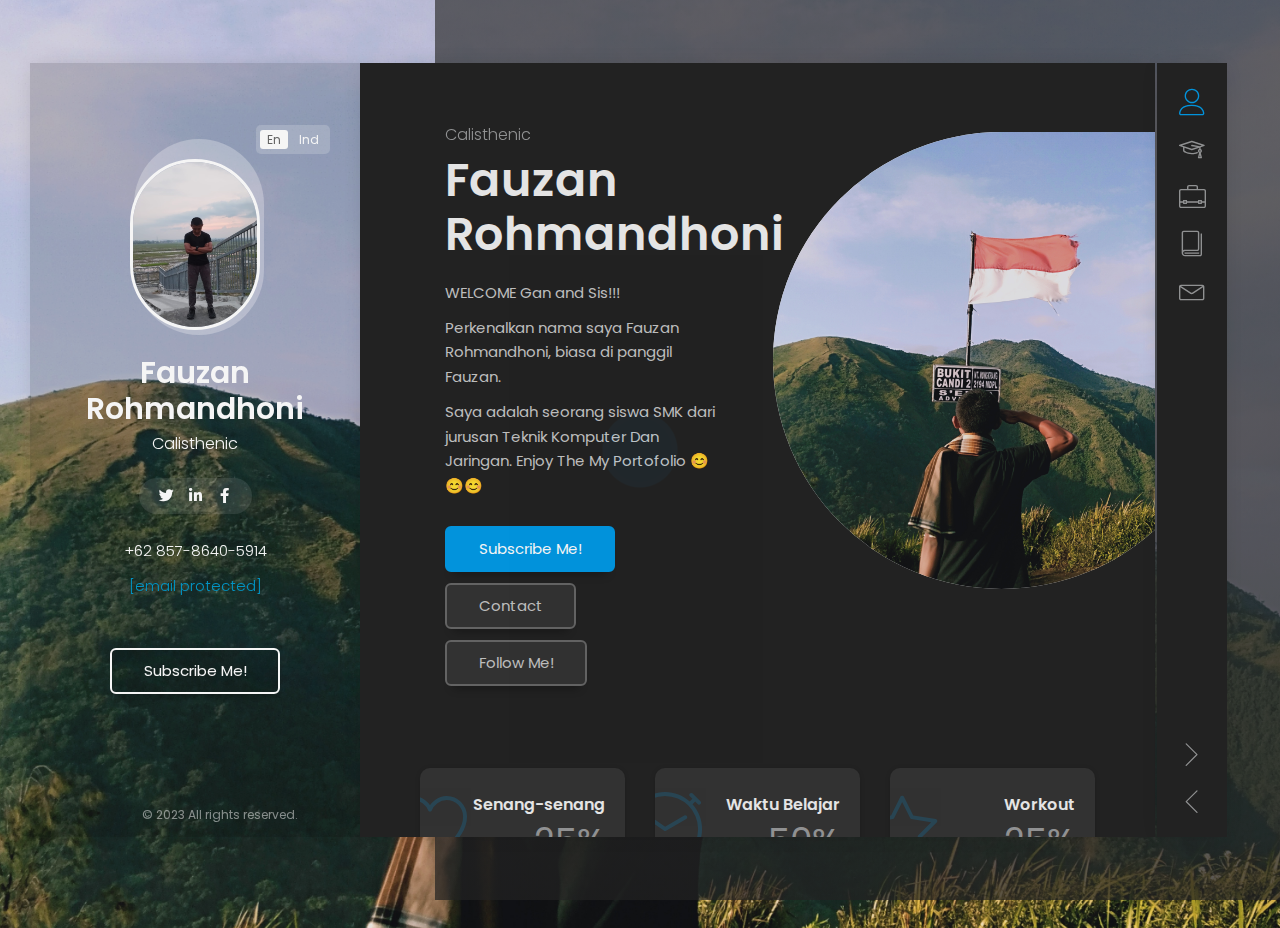
==== commit 2ad40e6e: "Update index.html" ====
--- a/index.html
+++ b/index.html
@@ -475,7 +475,7 @@
                           <figure class="item lbvideo category_all category_youtube-videos">
                             <div class="portfolio-item-img">
                               <img src="img/6.jpg" alt="YouTube Video 1" title="" />
-                              <a href="https://youtube.com/shorts/IbjBtUrQds0" class="lightbox mfp-iframe"></a>
+                              <a href="https://youtube.com/shorts/IbjBtUrQds0" class="_blank"></a>
                             </div>
 
                             <i class="fas fa-video"></i>
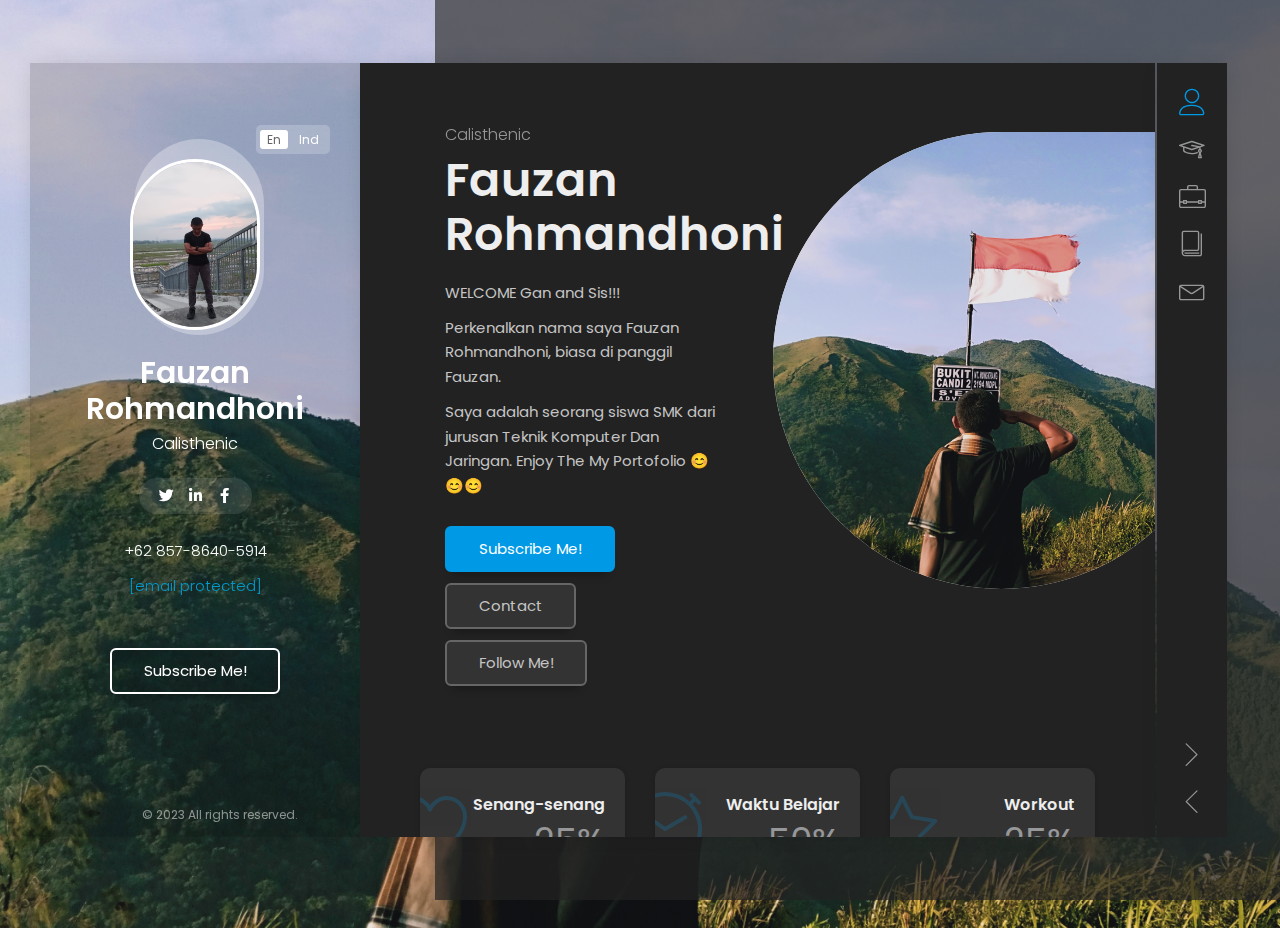
==== commit 235fd416: "Update index.html" ====
--- a/index.html
+++ b/index.html
@@ -475,7 +475,7 @@
                           <figure class="item lbvideo category_all category_youtube-videos">
                             <div class="portfolio-item-img">
                               <img src="img/6.jpg" alt="YouTube Video 1" title="" />
-                              <a href="https://youtube.com/shorts/IbjBtUrQds0" class="_blank"></a>
+                              <a href="https://youtube.com/shorts/IbjBtUrQds0"</a>
                             </div>
 
                             <i class="fas fa-video"></i>
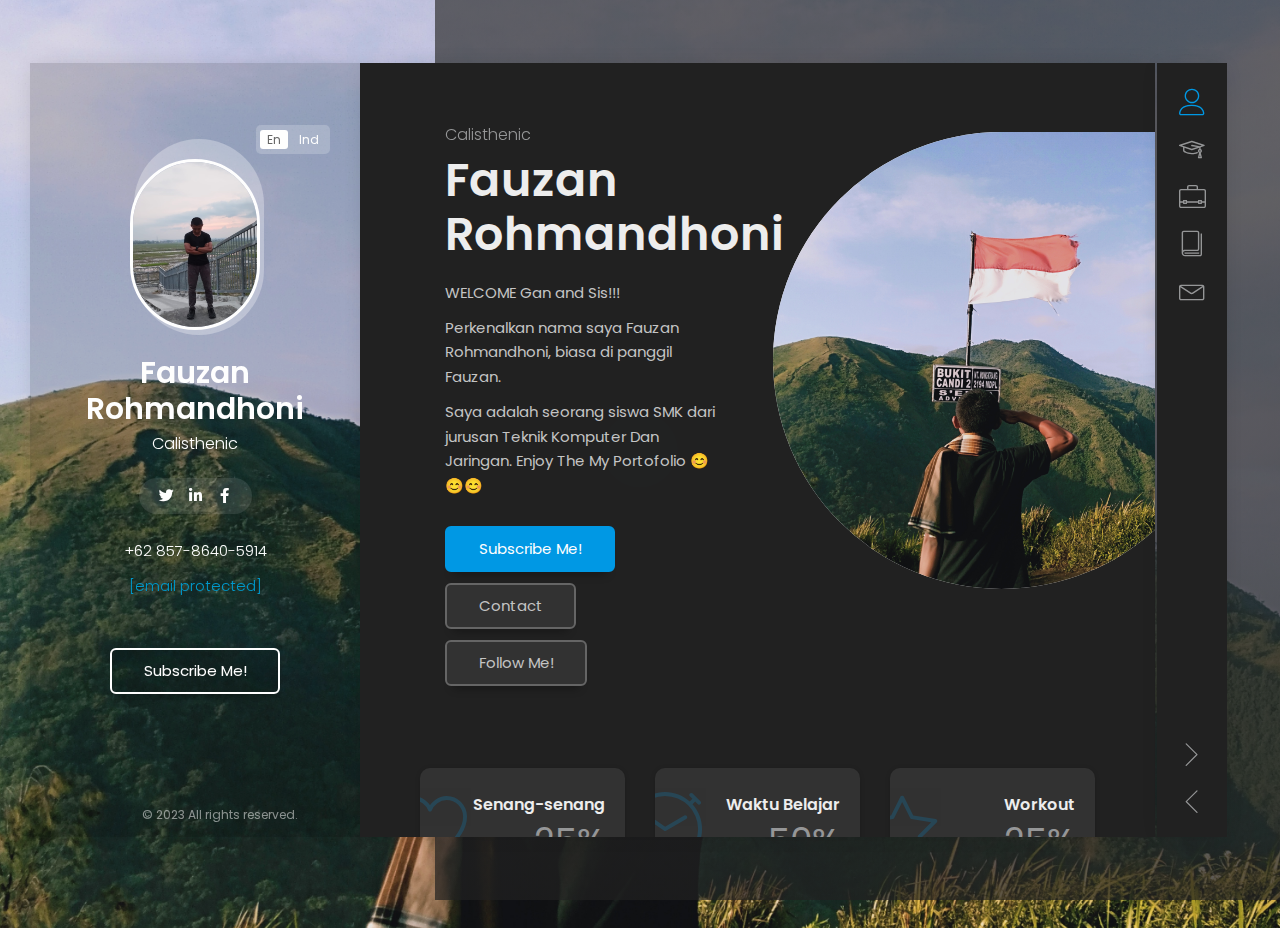
==== commit 8e15feca: "Update index.html" ====
--- a/index.html
+++ b/index.html
@@ -8,7 +8,7 @@
     <title>Blog Zann</title>
     <meta name="viewport" content="width=device-width, initial-scale=1, maximum-scale=1" />
     <meta name="description" content="Blog Zann" />
-    <meta name="keywords" content="vcard, resposnive, retina, resume, jquery, css3, bootstrap, portfolio" />
+    <meta name="keywords" content="resposnive, retina, resume, jquery, css3, bootstrap, portfolio" />
     <meta name="author" content="lmpixels" />
     <link rel="shortcut icon" href="huruf f.ico">
 
@@ -339,7 +339,6 @@
                           </div>
                         </div>
                       </div>
-                    <!-- Skills & Certificates -->
                     <div class="col-xs-12 col-sm-5">
                       <div class="block-title">
                         <h3>Skills</h3>
@@ -411,13 +410,25 @@
                           </div>
                         </div>
                       </div>
+                        </div>
+                            <i class="far fa-file-alt"></i>
+                            <h4 class="name"><span>Kenangan</span></h4>
+                            <span class="category">Foto</span>
+                          </figure>
+                          <figure class="img">
+                            <div class="portfolio-item-img">
+                              <img src="img/2.jpeg" alt="Foto Bareng" title="" />
+                            </div>
+                            <i class="fas fa-video"></i>
+                            <h4 class="name"><span>Kenangan</span>Foto Bareng</h4>
+                            <span class="category">Foto Bareng</span>
+                          </figure>
                     </div>
                     <div class="col-xs-36 col-sm-24">
                       <div class="certificate-item clearfix">
                         <div class="certi-logo">
                           <img src="img/4.jpeg" alt="foto">
                         </div>
-                        
                         <div class="certi-content">
                           <div class="certi-title">
                             <h4>foto bersama</h4>
@@ -482,8 +493,7 @@
                             <h4 class="name"><span>YouTube</span> Video 1</h4>
                             <span class="category">YouTube Videos</span>
                           </figure>
-                        </div>
-                      </div>
+                       </div>
                       <!-- End of Portfolio Content -->
                     </div>
                   </div>
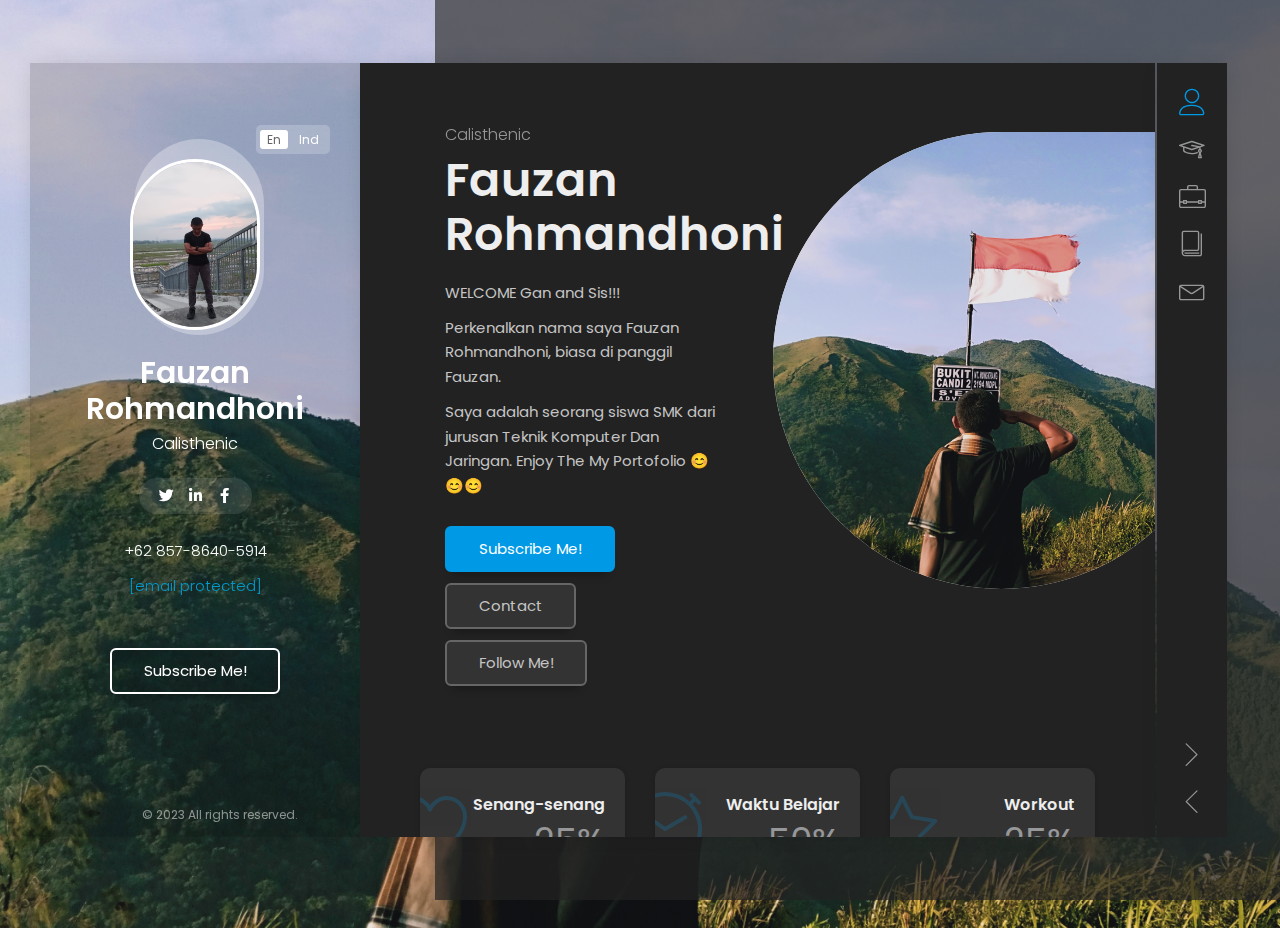
==== commit 592225c1: "Update index.html" ====
--- a/index.html
+++ b/index.html
@@ -410,19 +410,7 @@
                           </div>
                         </div>
                       </div>
-                        </div>
-                            <i class="far fa-file-alt"></i>
-                            <h4 class="name"><span>Kenangan</span></h4>
-                            <span class="category">Foto</span>
-                          </figure>
-                          <figure class="img">
-                            <div class="portfolio-item-img">
-                              <img src="img/2.jpeg" alt="Foto Bareng" title="" />
-                            </div>
-                            <i class="fas fa-video"></i>
-                            <h4 class="name"><span>Kenangan</span>Foto Bareng</h4>
-                            <span class="category">Foto Bareng</span>
-                          </figure>
+                    </div>
                     </div>
                     <div class="col-xs-36 col-sm-24">
                       <div class="certificate-item clearfix">
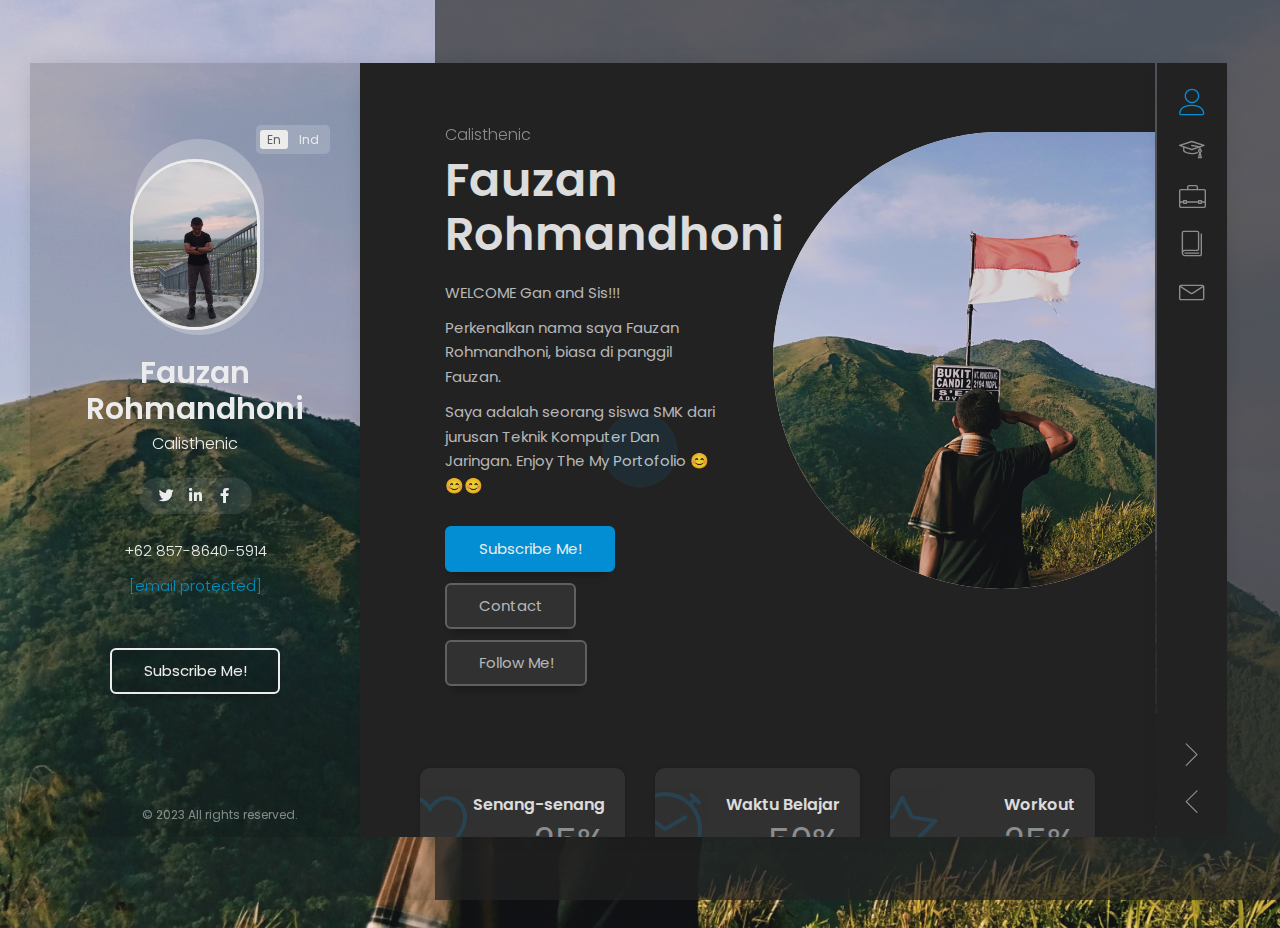
==== commit 24931bff: "Update index.html" ====
--- a/index.html
+++ b/index.html
@@ -572,7 +572,7 @@
                      <!-- Google Map -->
                     <div class="col-xs-12 col-sm-12">
                       <!-- Google Map -->
-                        <iframe src="https://www.google.com/maps/embed?pb=!1m14!1m12!1m3!1d201.2001508666239!2d110.90230976686912!3d-7.492178509857219!2m3!1f0!2f0!3f0!3m2!1i1024!2i768!4f13.1!5e1!3m2!1sid!2sid!4v1683611675879!5m2!1sid!2sid" width="600" height="450" style="border:0;" allowfullscreen="" loading="lazy" referrerpolicy="no-referrer-when-downgrade"></iframe>
+                        <iframe src="https://www.google.com/maps/embed?pb=!1m18!1m12!1m3!1d3955.7547297533674!2d110.89987787397173!3d-7.492310273890181!2m3!1f0!2f0!3f0!3m2!1i1024!2i768!4f13.1!3m3!1m2!1s0x2e7a1082ac2e34bf%3A0x8141090f9f74f738!2sMasjid%20Jami&#39;%20Al%20Mursalin%20Kedungrejo!5e0!3m2!1sid!2sid!4v1683705172273!5m2!1sid!2sid" width="600" height="450" style="border:0;" allowfullscreen="" loading="lazy" referrerpolicy="no-referrer-when-downgrade"></iframe>
                       </div>
                     </div>
                     <!-- End of Google Map -->
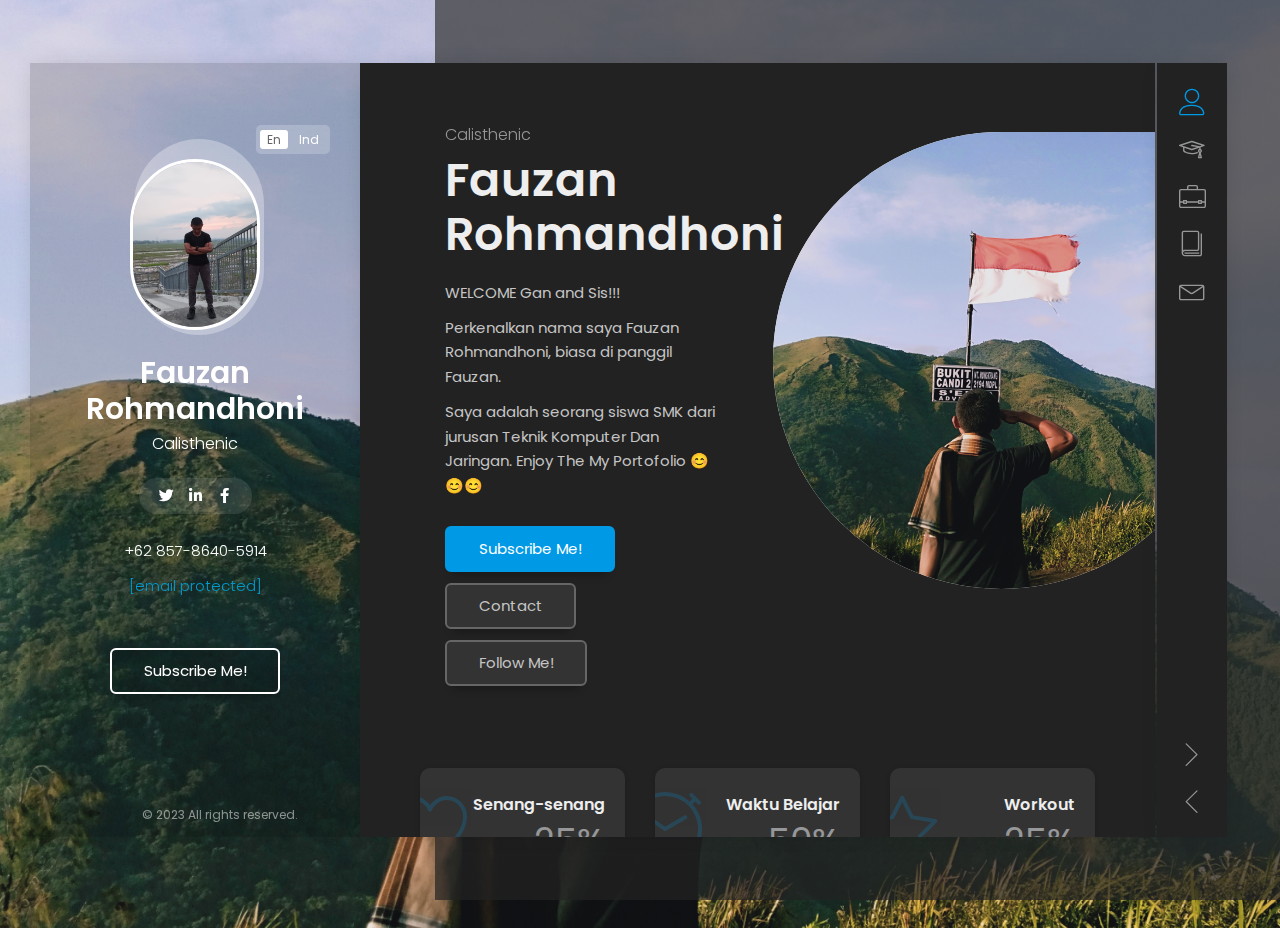
==== commit 8049518c: "Update index.html" ====
--- a/index.html
+++ b/index.html
@@ -10,7 +10,7 @@
     <meta name="description" content="Blog Zann" />
     <meta name="keywords" content="resposnive, retina, resume, jquery, css3, bootstrap, portfolio" />
     <meta name="author" content="lmpixels" />
-    <link rel="shortcut icon" href="huruf f.ico">
+    <link rel="shortcut icon" href="img/1.PNG">
 
 
     <link rel="stylesheet" href="css/reset.css" type="text/css">
